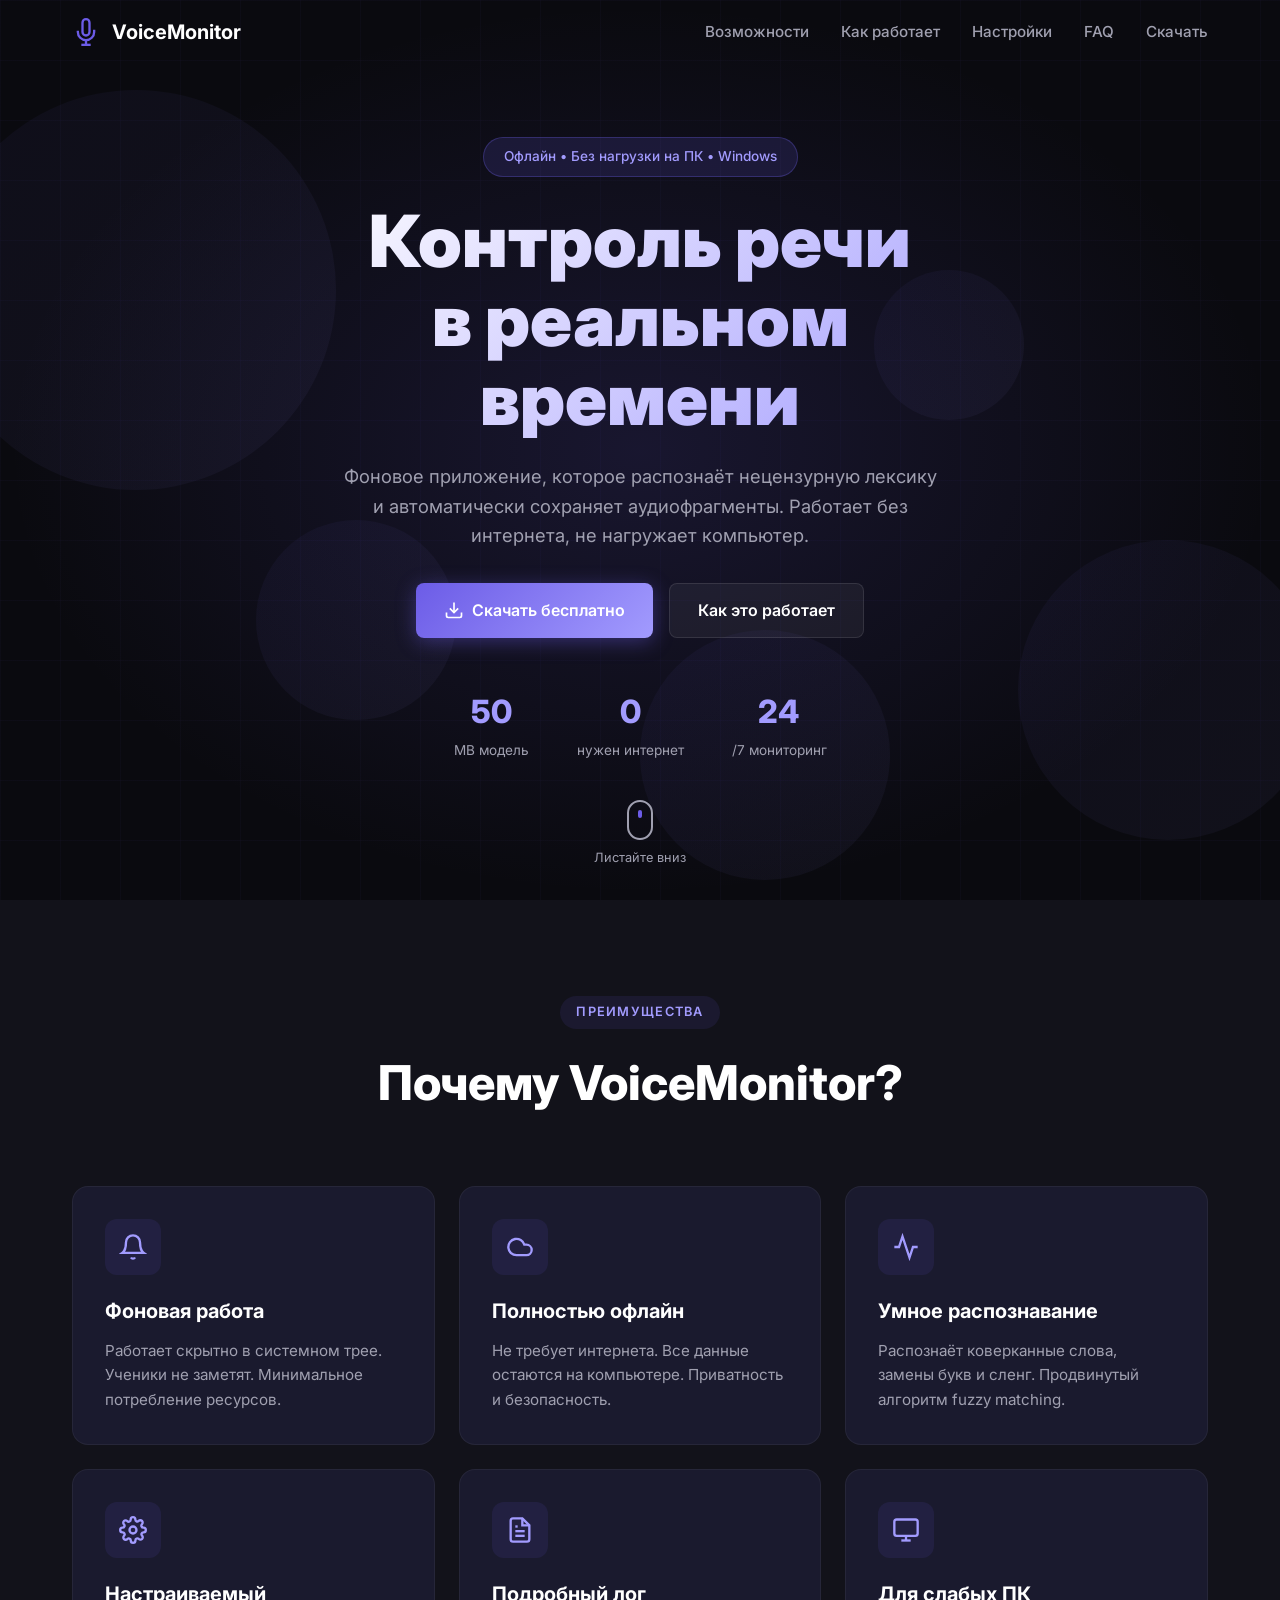
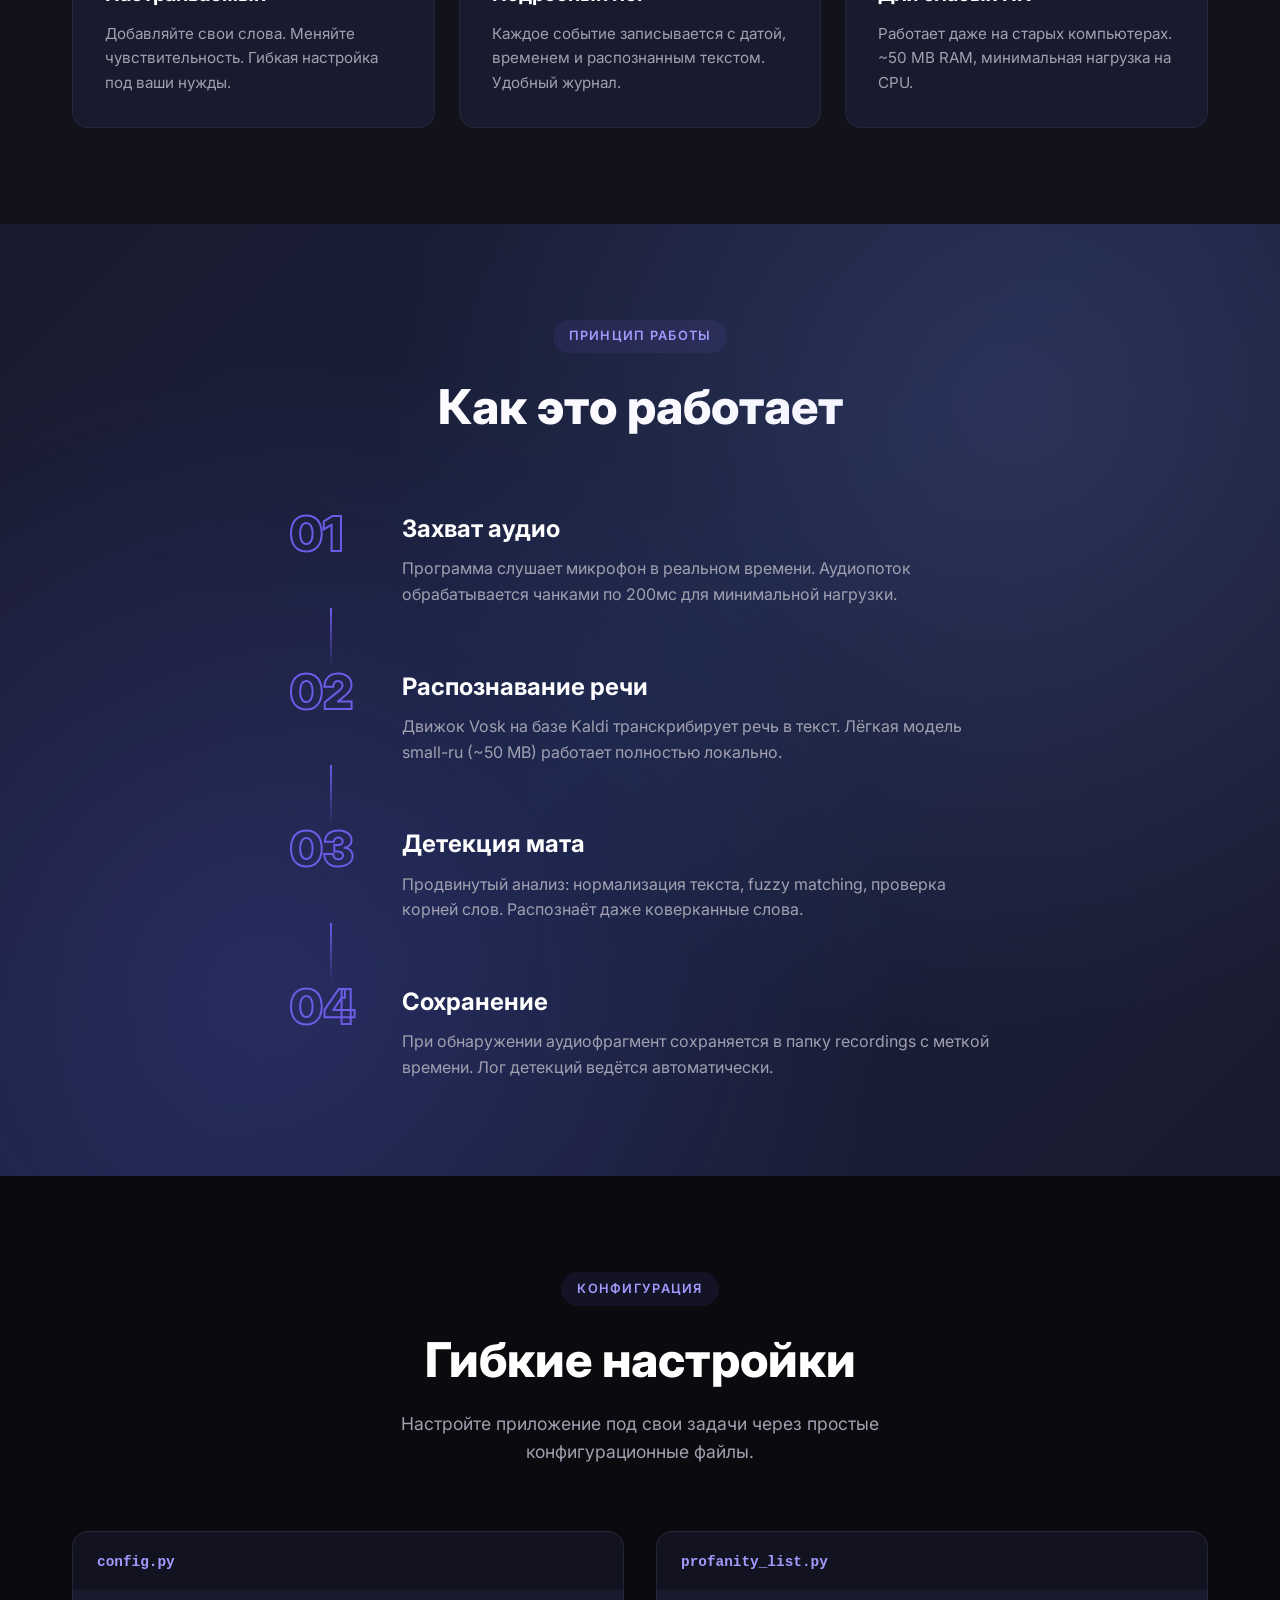
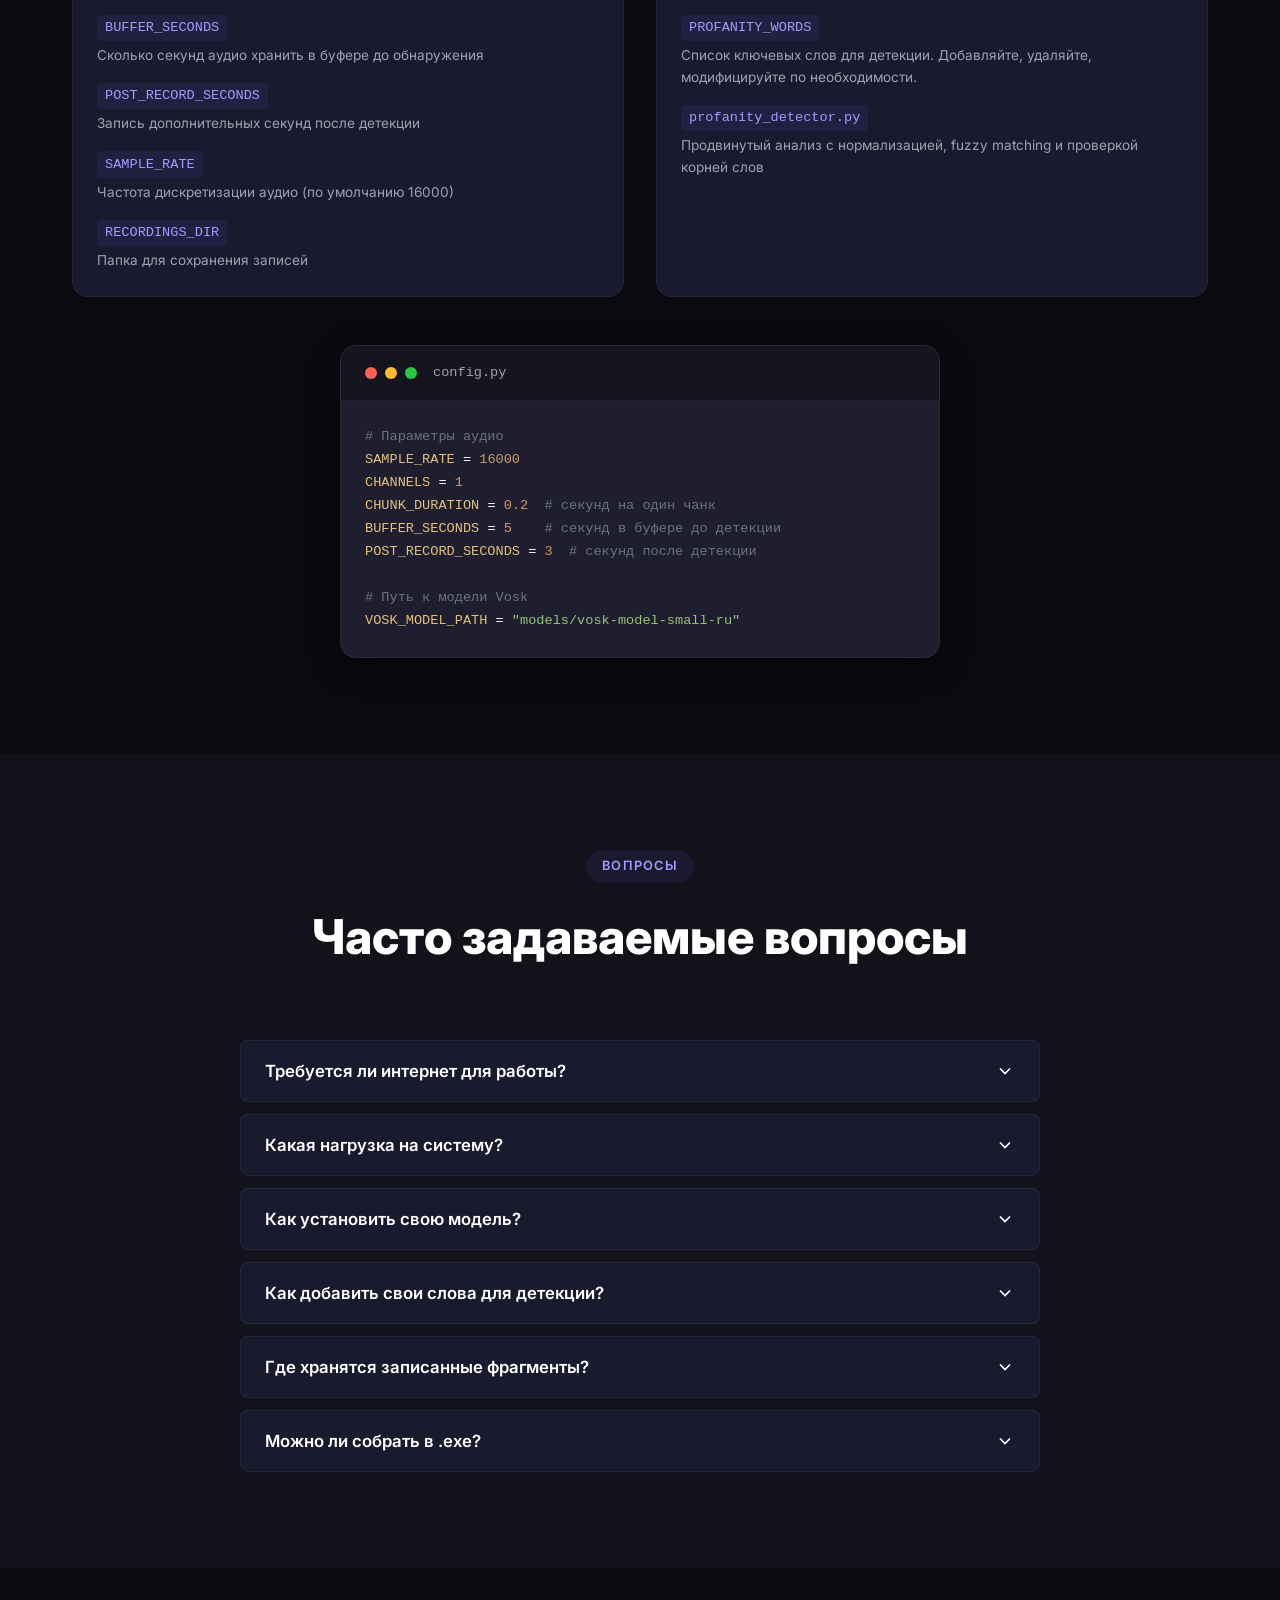
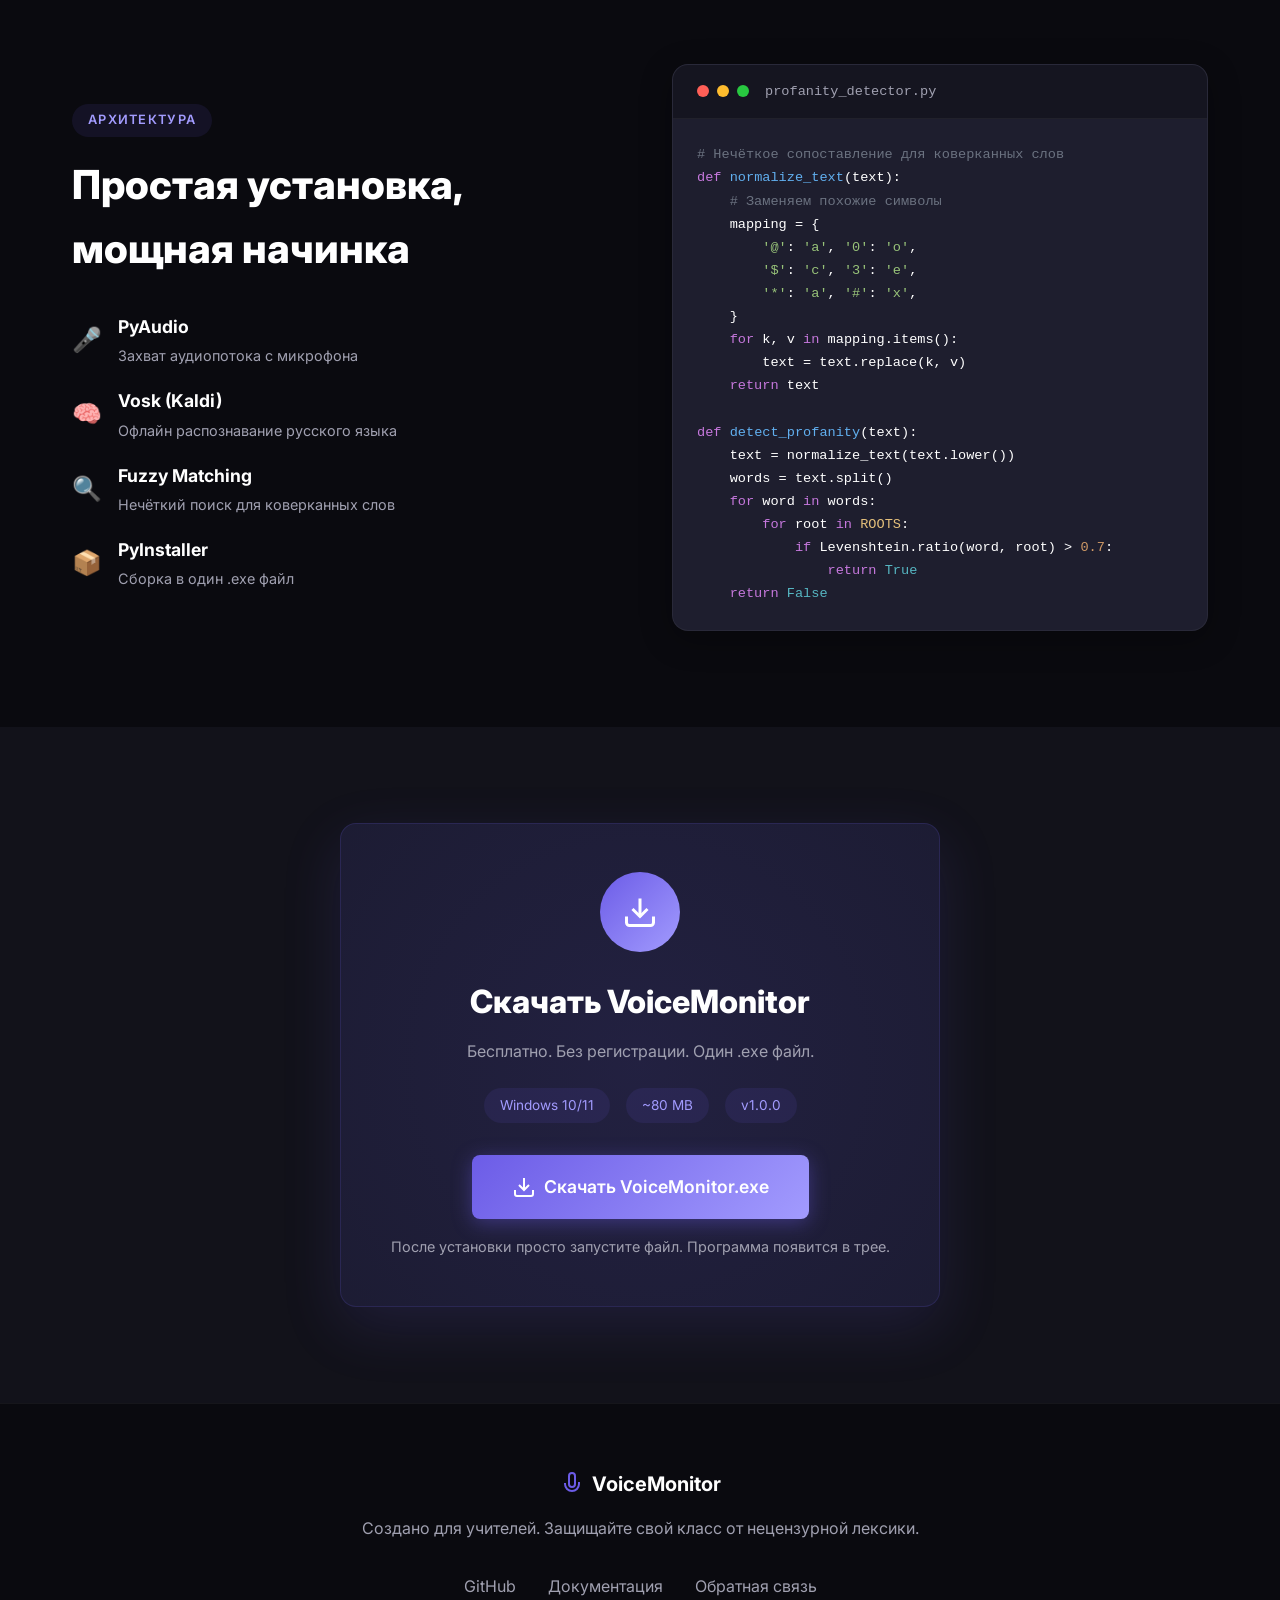
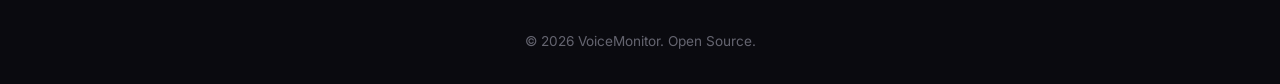
==== docs/index.html @ 77a1f81f "feat: initial commit with voice monitoring app and landing page" ====
<!DOCTYPE html>
<html lang="ru">
<head>
    <meta charset="UTF-8">
    <meta name="viewport" content="width=device-width, initial-scale=1.0">
    <title>Voice Monitor — Контроль речи в классе</title>
    <link rel="stylesheet" href="css/style.css">
    <link rel="preconnect" href="https://fonts.googleapis.com">
    <link href="https://fonts.googleapis.com/css2?family=Inter:wght@300;400;500;600;700;800;900&display=swap" rel="stylesheet">
</head>
<body>

    <nav class="navbar" id="navbar">
        <div class="nav-container">
            <div class="logo">
                <svg viewBox="0 0 24 24" fill="none" stroke="currentColor" stroke-width="2">
                    <path d="M12 1a3 3 0 0 0-3 3v8a3 3 0 0 0 6 0V4a3 3 0 0 0-3-3z"/>
                    <path d="M19 10v2a7 7 0 0 1-14 0v-1"/>
                    <line x1="12" y1="19" x2="12" y2="23"/>
                    <line x1="8" y1="23" x2="16" y2="23"/>
                </svg>
                VoiceMonitor
            </div>
            <ul class="nav-links">
                <li><a href="#features">Возможности</a></li>
                <li><a href="#how-it-works">Как работает</a></li>
                <li><a href="#settings">Настройки</a></li>
                <li><a href="#faq">FAQ</a></li>
                <li><a href="#download">Скачать</a></li>
            </ul>
        </div>
    </nav>

    <section class="hero" id="hero">
        <div class="parallax-layer parallax-bg" data-speed="0.2"></div>
        <div class="parallax-layer parallax-circles" data-speed="0.4">
            <div class="floating-circle circle-1"></div>
            <div class="floating-circle circle-2"></div>
            <div class="floating-circle circle-3"></div>
            <div class="floating-circle circle-4"></div>
            <div class="floating-circle circle-5"></div>
        </div>
        <div class="parallax-layer parallax-grid" data-speed="0.15"></div>
        <div class="hero-content" data-speed="0.6">
            <span class="badge">Офлайн • Без нагрузки на ПК • Windows</span>
            <h1>Контроль речи<br>в реальном времени</h1>
            <p class="hero-desc">Фоновое приложение, которое распознаёт нецензурную лексику и автоматически сохраняет аудиофрагменты. Работает без интернета, не нагружает компьютер.</p>
            <div class="hero-buttons">
                <a href="#download" class="btn btn-primary">
                    <svg viewBox="0 0 24 24" fill="none" stroke="currentColor" stroke-width="2" width="20" height="20">
                        <path d="M21 15v4a2 2 0 0 1-2 2H5a2 2 0 0 1-2-2v-4"/>
                        <polyline points="7 10 12 15 17 10"/>
                        <line x1="12" y1="15" x2="12" y2="3"/>
                    </svg>
                    Скачать бесплатно
                </a>
                <a href="#how-it-works" class="btn btn-secondary">Как это работает</a>
            </div>
            <div class="hero-stats">
                <div class="stat">
                    <span class="stat-number" data-target="50">0</span>
                    <span class="stat-label">MB модель</span>
                </div>
                <div class="stat">
                    <span class="stat-number" data-target="0">0</span>
                    <span class="stat-label">нужен интернет</span>
                </div>
                <div class="stat">
                    <span class="stat-number" data-target="24">0</span>
                    <span class="stat-label">/7 мониторинг</span>
                </div>
            </div>
        </div>
        <div class="scroll-indicator">
            <div class="mouse">
                <div class="wheel"></div>
            </div>
            <span>Листайте вниз</span>
        </div>
    </section>

    <section class="section features" id="features">
        <div class="container">
            <div class="section-header">
                <span class="section-tag">Преимущества</span>
                <h2>Почему VoiceMonitor?</h2>
            </div>
            <div class="features-grid">
                <div class="feature-card" data-tilt>
                    <div class="feature-icon">
                        <svg viewBox="0 0 24 24" fill="none" stroke="currentColor" stroke-width="2">
                            <path d="M18 8A6 6 0 0 0 6 8c0 7-3 9-3 9h18s-3-2-3-9"/>
                            <path d="M13.73 21a2 2 0 0 1-3.46 0"/>
                        </svg>
                    </div>
                    <h3>Фоновая работа</h3>
                    <p>Работает скрытно в системном трее. Ученики не заметят. Минимальное потребление ресурсов.</p>
                </div>
                <div class="feature-card" data-tilt>
                    <div class="feature-icon">
                        <svg viewBox="0 0 24 24" fill="none" stroke="currentColor" stroke-width="2">
                            <path d="M17.5 19H9a7 7 0 1 1 6.71-9h1.79a4.5 4.5 0 1 1 0 9z"/>
                        </svg>
                    </div>
                    <h3>Полностью офлайн</h3>
                    <p>Не требует интернета. Все данные остаются на компьютере. Приватность и безопасность.</p>
                </div>
                <div class="feature-card" data-tilt>
                    <div class="feature-icon">
                        <svg viewBox="0 0 24 24" fill="none" stroke="currentColor" stroke-width="2">
                            <polyline points="22 12 18 12 15 21 9 3 6 12 2 12"/>
                        </svg>
                    </div>
                    <h3>Умное распознавание</h3>
                    <p>Распознаёт коверканные слова, замены букв и сленг. Продвинутый алгоритм fuzzy matching.</p>
                </div>
                <div class="feature-card" data-tilt>
                    <div class="feature-icon">
                        <svg viewBox="0 0 24 24" fill="none" stroke="currentColor" stroke-width="2">
                            <circle cx="12" cy="12" r="3"/>
                            <path d="M19.4 15a1.65 1.65 0 0 0 .33 1.82l.06.06a2 2 0 0 1 0 2.83 2 2 0 0 1-2.83 0l-.06-.06a1.65 1.65 0 0 0-1.82-.33 1.65 1.65 0 0 0-1 1.51V21a2 2 0 0 1-2 2 2 2 0 0 1-2-2v-.09A1.65 1.65 0 0 0 9 19.4a1.65 1.65 0 0 0-1.82.33l-.06.06a2 2 0 0 1-2.83 0 2 2 0 0 1 0-2.83l.06-.06A1.65 1.65 0 0 0 4.68 15a1.65 1.65 0 0 0-1.51-1H3a2 2 0 0 1-2-2 2 2 0 0 1 2-2h.09A1.65 1.65 0 0 0 4.6 9a1.65 1.65 0 0 0-.33-1.82l-.06-.06a2 2 0 0 1 0-2.83 2 2 0 0 1 2.83 0l.06.06A1.65 1.65 0 0 0 9 4.68a1.65 1.65 0 0 0 1-1.51V3a2 2 0 0 1 2-2 2 2 0 0 1 2 2v.09a1.65 1.65 0 0 0 1 1.51 1.65 1.65 0 0 0 1.82-.33l.06-.06a2 2 0 0 1 2.83 0 2 2 0 0 1 0 2.83l-.06.06a1.65 1.65 0 0 0-.33 1.82V9a1.65 1.65 0 0 0 1.51 1H21a2 2 0 0 1 2 2 2 2 0 0 1-2 2h-.09a1.65 1.65 0 0 0-1.51 1z"/>
                        </svg>
                    </div>
                    <h3>Настраиваемый</h3>
                    <p>Добавляйте свои слова. Меняйте чувствительность. Гибкая настройка под ваши нужды.</p>
                </div>
                <div class="feature-card" data-tilt>
                    <div class="feature-icon">
                        <svg viewBox="0 0 24 24" fill="none" stroke="currentColor" stroke-width="2">
                            <path d="M14 2H6a2 2 0 0 0-2 2v16a2 2 0 0 0 2 2h12a2 2 0 0 0 2-2V8z"/>
                            <polyline points="14 2 14 8 20 8"/>
                            <line x1="16" y1="13" x2="8" y2="13"/>
                            <line x1="16" y1="17" x2="8" y2="17"/>
                            <polyline points="10 9 9 9 8 9"/>
                        </svg>
                    </div>
                    <h3>Подробный лог</h3>
                    <p>Каждое событие записывается с датой, временем и распознанным текстом. Удобный журнал.</p>
                </div>
                <div class="feature-card" data-tilt>
                    <div class="feature-icon">
                        <svg viewBox="0 0 24 24" fill="none" stroke="currentColor" stroke-width="2">
                            <rect x="2" y="3" width="20" height="14" rx="2" ry="2"/>
                            <line x1="8" y1="21" x2="16" y2="21"/>
                            <line x1="12" y1="17" x2="12" y2="21"/>
                        </svg>
                    </div>
                    <h3>Для слабых ПК</h3>
                    <p>Работает даже на старых компьютерах. ~50 MB RAM, минимальная нагрузка на CPU.</p>
                </div>
            </div>
        </div>
    </section>

    <section class="section parallax-section how-it-works" id="how-it-works">
        <div class="parallax-overlay"></div>
        <div class="container">
            <div class="section-header">
                <span class="section-tag">Принцип работы</span>
                <h2>Как это работает</h2>
            </div>
            <div class="steps">
                <div class="step">
                    <div class="step-number">01</div>
                    <div class="step-content">
                        <h3>Захват аудио</h3>
                        <p>Программа слушает микрофон в реальном времени. Аудиопоток обрабатывается чанками по 200мс для минимальной нагрузки.</p>
                    </div>
                </div>
                <div class="step-connector"></div>
                <div class="step">
                    <div class="step-number">02</div>
                    <div class="step-content">
                        <h3>Распознавание речи</h3>
                        <p>Движок Vosk на базе Kaldi транскрибирует речь в текст. Лёгкая модель small-ru (~50 MB) работает полностью локально.</p>
                    </div>
                </div>
                <div class="step-connector"></div>
                <div class="step">
                    <div class="step-number">03</div>
                    <div class="step-content">
                        <h3>Детекция мата</h3>
                        <p>Продвинутый анализ: нормализация текста, fuzzy matching, проверка корней слов. Распознаёт даже коверканные слова.</p>
                    </div>
                </div>
                <div class="step-connector"></div>
                <div class="step">
                    <div class="step-number">04</div>
                    <div class="step-content">
                        <h3>Сохранение</h3>
                        <p>При обнаружении аудиофрагмент сохраняется в папку recordings с меткой времени. Лог детекций ведётся автоматически.</p>
                    </div>
                </div>
            </div>
        </div>
    </section>

    <section class="section settings" id="settings">
        <div class="container">
            <div class="section-header">
                <span class="section-tag">Конфигурация</span>
                <h2>Гибкие настройки</h2>
                <p class="section-subtitle">Настройте приложение под свои задачи через простые конфигурационные файлы.</p>
            </div>
            <div class="settings-grid">
                <div class="setting-card">
                    <div class="setting-header">
                        <span class="setting-file">config.py</span>
                    </div>
                    <div class="setting-items">
                        <div class="setting-item">
                            <code>BUFFER_SECONDS</code>
                            <span>Сколько секунд аудио хранить в буфере до обнаружения</span>
                        </div>
                        <div class="setting-item">
                            <code>POST_RECORD_SECONDS</code>
                            <span>Запись дополнительных секунд после детекции</span>
                        </div>
                        <div class="setting-item">
                            <code>SAMPLE_RATE</code>
                            <span>Частота дискретизации аудио (по умолчанию 16000)</span>
                        </div>
                        <div class="setting-item">
                            <code>RECORDINGS_DIR</code>
                            <span>Папка для сохранения записей</span>
                        </div>
                    </div>
                </div>
                <div class="setting-card">
                    <div class="setting-header">
                        <span class="setting-file">profanity_list.py</span>
                    </div>
                    <div class="setting-items">
                        <div class="setting-item">
                            <code>PROFANITY_WORDS</code>
                            <span>Список ключевых слов для детекции. Добавляйте, удаляйте, модифицируйте по необходимости.</span>
                        </div>
                        <div class="setting-item">
                            <code>profanity_detector.py</code>
                            <span>Продвинутый анализ с нормализацией, fuzzy matching и проверкой корней слов</span>
                        </div>
                    </div>
                </div>
            </div>
            <div class="settings-code">
                <div class="code-window">
                    <div class="code-header">
                        <div class="code-dots">
                            <span class="dot dot-red"></span>
                            <span class="dot dot-yellow"></span>
                            <span class="dot dot-green"></span>
                        </div>
                        <span class="code-filename">config.py</span>
                    </div>
                    <div class="code-body">
                        <pre><code><span class="code-comment"># Параметры аудио</span>
<span class="code-var">SAMPLE_RATE</span> = <span class="code-num">16000</span>
<span class="code-var">CHANNELS</span> = <span class="code-num">1</span>
<span class="code-var">CHUNK_DURATION</span> = <span class="code-num">0.2</span>  <span class="code-comment"># секунд на один чанк</span>
<span class="code-var">BUFFER_SECONDS</span> = <span class="code-num">5</span>    <span class="code-comment"># секунд в буфере до детекции</span>
<span class="code-var">POST_RECORD_SECONDS</span> = <span class="code-num">3</span>  <span class="code-comment"># секунд после детекции</span>

<span class="code-comment"># Путь к модели Vosk</span>
<span class="code-var">VOSK_MODEL_PATH</span> = <span class="code-string">"models/vosk-model-small-ru"</span></code></pre>
                    </div>
                </div>
            </div>
        </div>
    </section>

    <section class="section faq" id="faq">
        <div class="container">
            <div class="section-header">
                <span class="section-tag">Вопросы</span>
                <h2>Часто задаваемые вопросы</h2>
            </div>
            <div class="faq-list">
                <div class="faq-item">
                    <button class="faq-question">
                        <span>Требуется ли интернет для работы?</span>
                        <svg class="faq-arrow" viewBox="0 0 24 24" fill="none" stroke="currentColor" stroke-width="2">
                            <polyline points="6 9 12 15 18 9"/>
                        </svg>
                    </button>
                    <div class="faq-answer">
                        <p>Нет. VoiceMonitor работает полностью офлайн. Модель распознавания речи загружается локально, а вся обработка происходит на вашем компьютере.</p>
                    </div>
                </div>
                <div class="faq-item">
                    <button class="faq-question">
                        <span>Какая нагрузка на систему?</span>
                        <svg class="faq-arrow" viewBox="0 0 24 24" fill="none" stroke="currentColor" stroke-width="2">
                            <polyline points="6 9 12 15 18 9"/>
                        </svg>
                    </button>
                    <div class="faq-answer">
                        <p>Приложение потребляет около 50 MB RAM и минимально нагружает CPU. Модель small-ru весит всего ~50 MB и оптимизирована для работы на слабых ПК.</p>
                    </div>
                </div>
                <div class="faq-item">
                    <button class="faq-question">
                        <span>Как установить свою модель?</span>
                        <svg class="faq-arrow" viewBox="0 0 24 24" fill="none" stroke="currentColor" stroke-width="2">
                            <polyline points="6 9 12 15 18 9"/>
                        </svg>
                    </button>
                    <div class="faq-answer">
                        <p>Скачайте модель с <a href="https://alphacephei.com/vosk/models/" target="_blank">официального сайта Vosk</a>. Распакуйте архив в папку <code>models/</code>. По умолчанию используется <code>vosk-model-small-ru</code>.</p>
                    </div>
                </div>
                <div class="faq-item">
                    <button class="faq-question">
                        <span>Как добавить свои слова для детекции?</span>
                        <svg class="faq-arrow" viewBox="0 0 24 24" fill="none" stroke="currentColor" stroke-width="2">
                            <polyline points="6 9 12 15 18 9"/>
                        </svg>
                    </button>
                    <div class="faq-answer">
                        <p>Откройте файл <code>profanity_list.py</code> и добавьте нужные слова в список <code>PROFANITY_WORDS</code>. Для продвинутой детекции с нечётким поиском редактируйте <code>profanity_detector.py</code>.</p>
                    </div>
                </div>
                <div class="faq-item">
                    <button class="faq-question">
                        <span>Где хранятся записанные фрагменты?</span>
                        <svg class="faq-arrow" viewBox="0 0 24 24" fill="none" stroke="currentColor" stroke-width="2">
                            <polyline points="6 9 12 15 18 9"/>
                        </svg>
                    </button>
                    <div class="faq-answer">
                        <p>Все записи сохраняются в папку <code>recordings/</code> в формате WAV. Каждый файл содержит аудиофрагмент с меткой времени. Также ведётся лог детекций в формате <code>detections_YYYY-MM.log</code>.</p>
                    </div>
                </div>
                <div class="faq-item">
                    <button class="faq-question">
                        <span>Можно ли собрать в .exe?</span>
                        <svg class="faq-arrow" viewBox="0 0 24 24" fill="none" stroke="currentColor" stroke-width="2">
                            <polyline points="6 9 12 15 18 9"/>
                        </svg>
                    </button>
                    <div class="faq-answer">
                        <p>Да. Запустите <code>build.bat</code> и получите готовый <code>VoiceMonitor.exe</code> в папке <code>dist/</code>. Требуется установленный Python с зависимостями.</p>
                    </div>
                </div>
            </div>
        </div>
    </section>

    <section class="section code-preview" id="code-preview">
        <div class="container">
            <div class="code-preview-grid">
                <div class="code-text">
                    <span class="section-tag">Архитектура</span>
                    <h2>Простая установка,<br>мощная начинка</h2>
                    <ul class="tech-list">
                        <li>
                            <span class="tech-icon">🎤</span>
                            <div>
                                <strong>PyAudio</strong>
                                <p>Захват аудиопотока с микрофона</p>
                            </div>
                        </li>
                        <li>
                            <span class="tech-icon">🧠</span>
                            <div>
                                <strong>Vosk (Kaldi)</strong>
                                <p>Офлайн распознавание русского языка</p>
                            </div>
                        </li>
                        <li>
                            <span class="tech-icon">🔍</span>
                            <div>
                                <strong>Fuzzy Matching</strong>
                                <p>Нечёткий поиск для коверканных слов</p>
                            </div>
                        </li>
                        <li>
                            <span class="tech-icon">📦</span>
                            <div>
                                <strong>PyInstaller</strong>
                                <p>Сборка в один .exe файл</p>
                            </div>
                        </li>
                    </ul>
                </div>
                <div class="code-window">
                    <div class="code-header">
                        <div class="code-dots">
                            <span class="dot dot-red"></span>
                            <span class="dot dot-yellow"></span>
                            <span class="dot dot-green"></span>
                        </div>
                        <span class="code-filename">profanity_detector.py</span>
                    </div>
                    <div class="code-body">
                        <pre><code><span class="code-comment"># Нечёткое сопоставление для коверканных слов</span>
<span class="code-keyword">def</span> <span class="code-func">normalize_text</span>(text):
    <span class="code-comment"># Заменяем похожие символы</span>
    mapping = {
        <span class="code-string">'@'</span>: <span class="code-string">'а'</span>, <span class="code-string">'0'</span>: <span class="code-string">'о'</span>,
        <span class="code-string">'$'</span>: <span class="code-string">'с'</span>, <span class="code-string">'3'</span>: <span class="code-string">'е'</span>,
        <span class="code-string">'*'</span>: <span class="code-string">'а'</span>, <span class="code-string">'#'</span>: <span class="code-string">'х'</span>,
    }
    <span class="code-keyword">for</span> k, v <span class="code-keyword">in</span> mapping.items():
        text = text.replace(k, v)
    <span class="code-keyword">return</span> text

<span class="code-keyword">def</span> <span class="code-func">detect_profanity</span>(text):
    text = normalize_text(text.lower())
    words = text.split()
    <span class="code-keyword">for</span> word <span class="code-keyword">in</span> words:
        <span class="code-keyword">for</span> root <span class="code-keyword">in</span> <span class="code-var">ROOTS</span>:
            <span class="code-keyword">if</span> Levenshtein.ratio(word, root) > <span class="code-num">0.7</span>:
                <span class="code-keyword">return</span> <span class="code-bool">True</span>
    <span class="code-keyword">return</span> <span class="code-bool">False</span></code></pre>
                    </div>
                </div>
            </div>
        </div>
    </section>

    <section class="section download" id="download">
        <div class="container">
            <div class="download-card">
                <div class="download-icon">
                    <svg viewBox="0 0 24 24" fill="none" stroke="currentColor" stroke-width="2">
                        <path d="M21 15v4a2 2 0 0 1-2 2H5a2 2 0 0 1-2-2v-4"/>
                        <polyline points="7 10 12 15 17 10"/>
                        <line x1="12" y1="15" x2="12" y2="3"/>
                    </svg>
                </div>
                <h2>Скачать VoiceMonitor</h2>
                <p>Бесплатно. Без регистрации. Один .exe файл.</p>
                <div class="download-info">
                    <span class="info-item">Windows 10/11</span>
                    <span class="info-item">~80 MB</span>
                    <span class="info-item">v1.0.0</span>
                </div>
                <a href="#" class="btn btn-primary btn-large" id="download-btn">
                    <svg viewBox="0 0 24 24" fill="none" stroke="currentColor" stroke-width="2" width="24" height="24">
                        <path d="M21 15v4a2 2 0 0 1-2 2H5a2 2 0 0 1-2-2v-4"/>
                        <polyline points="7 10 12 15 17 10"/>
                        <line x1="12" y1="15" x2="12" y2="3"/>
                    </svg>
                    Скачать VoiceMonitor.exe
                </a>
                <div class="download-note">
                    <p>После установки просто запустите файл. Программа появится в трее.</p>
                </div>
            </div>
        </div>
    </section>

    <footer class="footer">
        <div class="container">
            <div class="footer-content">
                <div class="footer-logo">
                    <svg viewBox="0 0 24 24" fill="none" stroke="currentColor" stroke-width="2" width="24" height="24">
                        <path d="M12 1a3 3 0 0 0-3 3v8a3 3 0 0 0 6 0V4a3 3 0 0 0-3-3z"/>
                        <path d="M19 10v2a7 7 0 0 1-14 0v-1"/>
                    </svg>
                    VoiceMonitor
                </div>
                <p class="footer-text">Создано для учителей. Защищайте свой класс от нецензурной лексики.</p>
                <div class="footer-links">
                    <a href="https://github.com" target="_blank">GitHub</a>
                    <a href="#" target="_blank">Документация</a>
                    <a href="#" target="_blank">Обратная связь</a>
                </div>
                <p class="footer-copy">© 2026 VoiceMonitor. Open Source.</p>
            </div>
        </div>
    </footer>

    <script src="js/main.js"></script>
</body>
</html>
---- docs/css/style.css ----
:root {
    --bg-primary: #0a0a0f;
    --bg-secondary: #12121a;
    --bg-card: #1a1a2e;
    --text-primary: #ffffff;
    --text-secondary: #a0a0b0;
    --accent: #6c5ce7;
    --accent-light: #a29bfe;
    --accent-dark: #5a4bd1;
    --gradient-1: linear-gradient(135deg, #6c5ce7 0%, #a29bfe 100%);
    --gradient-2: linear-gradient(135deg, #0a0a0f 0%, #1a1a2e 50%, #0a0a0f 100%);
    --shadow-lg: 0 20px 60px rgba(108, 92, 231, 0.15);
    --shadow-card: 0 8px 32px rgba(0, 0, 0, 0.3);
    --radius: 16px;
    --radius-sm: 8px;
}

*, *::before, *::after {
    margin: 0;
    padding: 0;
    box-sizing: border-box;
}

html {
    scroll-behavior: smooth;
    overflow-x: hidden;
}

body {
    font-family: 'Inter', -apple-system, BlinkMacSystemFont, sans-serif;
    background: var(--bg-primary);
    color: var(--text-primary);
    line-height: 1.6;
    overflow-x: hidden;
}

/* Navbar */
.navbar {
    position: fixed;
    top: 0;
    left: 0;
    right: 0;
    z-index: 1000;
    padding: 1rem 0;
    transition: all 0.3s ease;
    backdrop-filter: blur(0px);
}

.navbar.scrolled {
    background: rgba(10, 10, 15, 0.9);
    backdrop-filter: blur(20px);
    border-bottom: 1px solid rgba(108, 92, 231, 0.1);
}

.nav-container {
    max-width: 1200px;
    margin: 0 auto;
    padding: 0 2rem;
    display: flex;
    justify-content: space-between;
    align-items: center;
}

.logo {
    display: flex;
    align-items: center;
    gap: 0.75rem;
    font-size: 1.25rem;
    font-weight: 700;
    color: var(--text-primary);
}

.logo svg {
    width: 28px;
    height: 28px;
    color: var(--accent);
}

.nav-links {
    display: flex;
    list-style: none;
    gap: 2rem;
}

.nav-links a {
    color: var(--text-secondary);
    text-decoration: none;
    font-weight: 500;
    font-size: 0.95rem;
    transition: color 0.3s ease;
    position: relative;
}

.nav-links a:hover {
    color: var(--text-primary);
}

.nav-links a::after {
    content: '';
    position: absolute;
    bottom: -4px;
    left: 0;
    width: 0;
    height: 2px;
    background: var(--gradient-1);
    transition: width 0.3s ease;
}

.nav-links a:hover::after {
    width: 100%;
}

/* Hero Section */
.hero {
    min-height: 100vh;
    display: flex;
    align-items: center;
    justify-content: center;
    position: relative;
    overflow: hidden;
}

.parallax-bg {
    position: absolute;
    inset: 0;
    background: radial-gradient(ellipse at 50% 50%, rgba(108, 92, 231, 0.15) 0%, transparent 70%);
    z-index: 0;
}

.parallax-circles {
    position: absolute;
    inset: 0;
    z-index: 1;
}

.floating-circle {
    position: absolute;
    border-radius: 50%;
    background: var(--gradient-1);
    opacity: 0.05;
    animation: float 20s infinite ease-in-out;
}

.circle-1 { width: 400px; height: 400px; top: 10%; left: -5%; animation-delay: 0s; }
.circle-2 { width: 300px; height: 300px; top: 60%; right: -3%; animation-delay: -5s; }
.circle-3 { width: 200px; height: 200px; bottom: 20%; left: 20%; animation-delay: -10s; }
.circle-4 { width: 150px; height: 150px; top: 30%; right: 20%; animation-delay: -15s; }
.circle-5 { width: 250px; height: 250px; top: 70%; left: 50%; animation-delay: -8s; }

@keyframes float {
    0%, 100% { transform: translateY(0) scale(1); }
    50% { transform: translateY(-50px) scale(1.05); }
}

.parallax-grid {
    position: absolute;
    inset: 0;
    background-image: 
        linear-gradient(rgba(108, 92, 231, 0.03) 1px, transparent 1px),
        linear-gradient(90deg, rgba(108, 92, 231, 0.03) 1px, transparent 1px);
    background-size: 60px 60px;
    z-index: 1;
}

.hero-content {
    position: relative;
    z-index: 2;
    text-align: center;
    max-width: 800px;
    padding: 2rem;
}

.badge {
    display: inline-block;
    padding: 0.5rem 1.25rem;
    background: rgba(108, 92, 231, 0.15);
    border: 1px solid rgba(108, 92, 231, 0.3);
    border-radius: 50px;
    font-size: 0.85rem;
    font-weight: 500;
    color: var(--accent-light);
    margin-bottom: 1.5rem;
    animation: fadeInUp 0.8s ease;
}

.hero h1 {
    font-size: clamp(2.5rem, 6vw, 4.5rem);
    font-weight: 900;
    line-height: 1.1;
    margin-bottom: 1.5rem;
    background: linear-gradient(135deg, #ffffff 0%, #a29bfe 100%);
    -webkit-background-clip: text;
    -webkit-text-fill-color: transparent;
    background-clip: text;
    animation: fadeInUp 0.8s ease 0.1s both;
}

.hero-desc {
    font-size: 1.15rem;
    color: var(--text-secondary);
    max-width: 600px;
    margin: 0 auto 2rem;
    animation: fadeInUp 0.8s ease 0.2s both;
}

.hero-buttons {
    display: flex;
    gap: 1rem;
    justify-content: center;
    flex-wrap: wrap;
    margin-bottom: 3rem;
    animation: fadeInUp 0.8s ease 0.3s both;
}

.btn {
    display: inline-flex;
    align-items: center;
    gap: 0.5rem;
    padding: 0.875rem 1.75rem;
    border-radius: var(--radius-sm);
    font-weight: 600;
    font-size: 1rem;
    text-decoration: none;
    transition: all 0.3s ease;
    cursor: pointer;
    border: none;
}

.btn-primary {
    background: var(--gradient-1);
    color: white;
    box-shadow: 0 4px 20px rgba(108, 92, 231, 0.4);
}

.btn-primary:hover {
    transform: translateY(-2px);
    box-shadow: 0 8px 30px rgba(108, 92, 231, 0.5);
}

.btn-secondary {
    background: rgba(255, 255, 255, 0.05);
    color: var(--text-primary);
    border: 1px solid rgba(255, 255, 255, 0.1);
}

.btn-secondary:hover {
    background: rgba(255, 255, 255, 0.1);
    transform: translateY(-2px);
}

.hero-stats {
    display: flex;
    justify-content: center;
    gap: 3rem;
    animation: fadeInUp 0.8s ease 0.4s both;
}

.stat {
    text-align: center;
}

.stat-number {
    display: block;
    font-size: 2rem;
    font-weight: 800;
    color: var(--accent-light);
}

.stat-label {
    font-size: 0.85rem;
    color: var(--text-secondary);
}

.scroll-indicator {
    position: absolute;
    bottom: 2rem;
    left: 50%;
    transform: translateX(-50%);
    display: flex;
    flex-direction: column;
    align-items: center;
    gap: 0.5rem;
    color: var(--text-secondary);
    font-size: 0.8rem;
    animation: bounce 2s infinite;
}

.mouse {
    width: 26px;
    height: 40px;
    border: 2px solid var(--text-secondary);
    border-radius: 20px;
    position: relative;
}

.wheel {
    width: 4px;
    height: 8px;
    background: var(--accent);
    border-radius: 2px;
    position: absolute;
    top: 8px;
    left: 50%;
    transform: translateX(-50%);
    animation: scroll 2s infinite;
}

@keyframes scroll {
    0% { opacity: 1; transform: translateX(-50%) translateY(0); }
    100% { opacity: 0; transform: translateX(-50%) translateY(12px); }
}

@keyframes bounce {
    0%, 100% { transform: translateX(-50%) translateY(0); }
    50% { transform: translateX(-50%) translateY(10px); }
}

@keyframes fadeInUp {
    from { opacity: 0; transform: translateY(30px); }
    to { opacity: 1; transform: translateY(0); }
}

/* Sections */
.section {
    padding: 6rem 0;
    position: relative;
}

.container {
    max-width: 1200px;
    margin: 0 auto;
    padding: 0 2rem;
}

.section-header {
    text-align: center;
    margin-bottom: 4rem;
}

.section-tag {
    display: inline-block;
    padding: 0.4rem 1rem;
    background: rgba(108, 92, 231, 0.1);
    border-radius: 50px;
    font-size: 0.8rem;
    font-weight: 600;
    color: var(--accent-light);
    text-transform: uppercase;
    letter-spacing: 0.1em;
    margin-bottom: 1rem;
}

.section-header h2 {
    font-size: clamp(2rem, 4vw, 3rem);
    font-weight: 800;
}

/* Features */
.features {
    background: var(--bg-secondary);
}

.features-grid {
    display: grid;
    grid-template-columns: repeat(auto-fit, minmax(320px, 1fr));
    gap: 1.5rem;
}

.feature-card {
    background: var(--bg-card);
    border: 1px solid rgba(255, 255, 255, 0.05);
    border-radius: var(--radius);
    padding: 2rem;
    transition: all 0.4s ease;
    position: relative;
    overflow: hidden;
}

.feature-card::before {
    content: '';
    position: absolute;
    top: 0;
    left: 0;
    right: 0;
    height: 3px;
    background: var(--gradient-1);
    transform: scaleX(0);
    transition: transform 0.4s ease;
}

.feature-card:hover::before {
    transform: scaleX(1);
}

.feature-card:hover {
    transform: translateY(-8px);
    box-shadow: var(--shadow-lg);
    border-color: rgba(108, 92, 231, 0.2);
}

.feature-icon {
    width: 56px;
    height: 56px;
    background: rgba(108, 92, 231, 0.1);
    border-radius: 12px;
    display: flex;
    align-items: center;
    justify-content: center;
    margin-bottom: 1.25rem;
}

.feature-icon svg {
    width: 28px;
    height: 28px;
    color: var(--accent-light);
}

.feature-card h3 {
    font-size: 1.25rem;
    font-weight: 700;
    margin-bottom: 0.75rem;
}

.feature-card p {
    color: var(--text-secondary);
    font-size: 0.95rem;
}

/* How it works - Parallax */
.parallax-section {
    position: relative;
    overflow: hidden;
    background: linear-gradient(135deg, #1a1a2e 0%, #16213e 50%, #1a1a2e 100%);
}

.parallax-overlay {
    position: absolute;
    inset: 0;
    background: 
        radial-gradient(circle at 20% 80%, rgba(108, 92, 231, 0.2) 0%, transparent 50%),
        radial-gradient(circle at 80% 20%, rgba(162, 155, 254, 0.15) 0%, transparent 50%);
}

.steps {
    position: relative;
    z-index: 1;
    max-width: 700px;
    margin: 0 auto;
}

.step {
    display: flex;
    gap: 2rem;
    align-items: flex-start;
    opacity: 0;
    transform: translateX(-30px);
    transition: all 0.6s ease;
}

.step.visible {
    opacity: 1;
    transform: translateX(0);
}

.step-number {
    font-size: 3rem;
    font-weight: 900;
    color: transparent;
    -webkit-text-stroke: 2px var(--accent);
    line-height: 1;
    min-width: 80px;
}

.step-content h3 {
    font-size: 1.5rem;
    font-weight: 700;
    margin-bottom: 0.5rem;
}

.step-content p {
    color: var(--text-secondary);
    font-size: 1rem;
}

.step-connector {
    width: 2px;
    height: 60px;
    background: linear-gradient(to bottom, var(--accent), transparent);
    margin-left: 40px;
}

/* Code Preview */
.code-preview {
    background: var(--bg-primary);
}

.code-preview-grid {
    display: grid;
    grid-template-columns: 1fr 1fr;
    gap: 4rem;
    align-items: center;
}

.code-text .section-tag {
    margin-bottom: 1rem;
}

.code-text h2 {
    font-size: clamp(2rem, 3.5vw, 2.5rem);
    font-weight: 800;
    margin-bottom: 2rem;
}

.tech-list {
    list-style: none;
    display: flex;
    flex-direction: column;
    gap: 1.25rem;
}

.tech-list li {
    display: flex;
    align-items: center;
    gap: 1rem;
}

.tech-icon {
    font-size: 1.5rem;
}

.tech-list strong {
    display: block;
    font-size: 1.1rem;
    margin-bottom: 0.2rem;
}

.tech-list p {
    color: var(--text-secondary);
    font-size: 0.9rem;
}

.code-window {
    background: #1e1e2e;
    border-radius: var(--radius);
    overflow: hidden;
    box-shadow: var(--shadow-card);
    border: 1px solid rgba(255, 255, 255, 0.05);
}

.code-header {
    display: flex;
    align-items: center;
    gap: 1rem;
    padding: 1rem 1.5rem;
    background: rgba(0, 0, 0, 0.3);
    border-bottom: 1px solid rgba(255, 255, 255, 0.05);
}

.code-dots {
    display: flex;
    gap: 0.5rem;
}

.dot {
    width: 12px;
    height: 12px;
    border-radius: 50%;
}

.dot-red { background: #ff5f57; }
.dot-yellow { background: #febc2e; }
.dot-green { background: #28c840; }

.code-filename {
    color: var(--text-secondary);
    font-size: 0.85rem;
    font-family: monospace;
}

.code-body {
    padding: 1.5rem;
    overflow-x: auto;
}

.code-body pre {
    margin: 0;
    font-family: 'Fira Code', 'Consolas', monospace;
    font-size: 0.85rem;
    line-height: 1.7;
}

.code-comment { color: #6b7280; }
.code-keyword { color: #c678dd; }
.code-func { color: #61afef; }
.code-string { color: #98c379; }
.code-var { color: #e5c07b; }
.code-num { color: #d19a66; }
.code-bool { color: #56b6c2; }

/* Download */
.download {
    background: var(--bg-secondary);
}

.download-card {
    max-width: 600px;
    margin: 0 auto;
    text-align: center;
    background: var(--bg-card);
    border: 1px solid rgba(108, 92, 231, 0.2);
    border-radius: var(--radius);
    padding: 3rem;
    box-shadow: var(--shadow-lg);
    position: relative;
    overflow: hidden;
}

.download-card::before {
    content: '';
    position: absolute;
    top: -50%;
    left: -50%;
    width: 200%;
    height: 200%;
    background: radial-gradient(circle, rgba(108, 92, 231, 0.1) 0%, transparent 70%);
    animation: rotate 20s linear infinite;
}

@keyframes rotate {
    from { transform: rotate(0deg); }
    to { transform: rotate(360deg); }
}

.download-card > * {
    position: relative;
    z-index: 1;
}

.download-icon {
    width: 80px;
    height: 80px;
    background: var(--gradient-1);
    border-radius: 50%;
    display: flex;
    align-items: center;
    justify-content: center;
    margin: 0 auto 1.5rem;
}

.download-icon svg {
    width: 36px;
    height: 36px;
    color: white;
}

.download-card h2 {
    font-size: 2rem;
    font-weight: 800;
    margin-bottom: 0.75rem;
}

.download-card > p {
    color: var(--text-secondary);
    margin-bottom: 1.5rem;
}

.download-info {
    display: flex;
    justify-content: center;
    gap: 1rem;
    margin-bottom: 2rem;
    flex-wrap: wrap;
}

.info-item {
    padding: 0.4rem 1rem;
    background: rgba(108, 92, 231, 0.1);
    border-radius: 50px;
    font-size: 0.85rem;
    color: var(--accent-light);
}

.btn-large {
    padding: 1.125rem 2.5rem;
    font-size: 1.1rem;
    margin-bottom: 1rem;
}

.download-note p {
    color: var(--text-secondary);
    font-size: 0.9rem;
}

/* Footer */
.footer {
    background: var(--bg-primary);
    padding: 4rem 0 2rem;
    border-top: 1px solid rgba(255, 255, 255, 0.05);
}

.footer-content {
    text-align: center;
}

.footer-logo {
    display: flex;
    align-items: center;
    justify-content: center;
    gap: 0.5rem;
    font-size: 1.25rem;
    font-weight: 700;
    margin-bottom: 1rem;
}

.footer-logo svg {
    color: var(--accent);
}

.footer-text {
    color: var(--text-secondary);
    margin-bottom: 2rem;
}

.footer-links {
    display: flex;
    justify-content: center;
    gap: 2rem;
    margin-bottom: 2rem;
}

.footer-links a {
    color: var(--text-secondary);
    text-decoration: none;
    transition: color 0.3s ease;
}

.footer-links a:hover {
    color: var(--accent-light);
}

.footer-copy {
    color: var(--text-secondary);
    font-size: 0.85rem;
    opacity: 0.6;
}

/* Settings */
.settings {
    background: var(--bg-primary);
}

.section-subtitle {
    color: var(--text-secondary);
    font-size: 1.1rem;
    max-width: 600px;
    margin: 0.75rem auto 0;
}

.settings-grid {
    display: grid;
    grid-template-columns: repeat(auto-fit, minmax(300px, 1fr));
    gap: 2rem;
    margin-bottom: 3rem;
}

.setting-card {
    background: var(--bg-card);
    border: 1px solid rgba(255, 255, 255, 0.05);
    border-radius: var(--radius);
    overflow: hidden;
    transition: all 0.4s ease;
}

.setting-card:hover {
    border-color: rgba(108, 92, 231, 0.2);
    transform: translateY(-4px);
    box-shadow: var(--shadow-lg);
}

.setting-header {
    padding: 1rem 1.5rem;
    background: rgba(0, 0, 0, 0.3);
    border-bottom: 1px solid rgba(255, 255, 255, 0.05);
}

.setting-file {
    font-family: 'Fira Code', 'Consolas', monospace;
    font-size: 0.9rem;
    color: var(--accent-light);
    font-weight: 600;
}

.setting-items {
    padding: 1.5rem;
    display: flex;
    flex-direction: column;
    gap: 1rem;
}

.setting-item {
    display: flex;
    flex-direction: column;
    gap: 0.25rem;
}

.setting-item code {
    font-family: 'Fira Code', 'Consolas', monospace;
    font-size: 0.85rem;
    color: var(--accent-light);
    background: rgba(108, 92, 231, 0.1);
    padding: 0.15rem 0.5rem;
    border-radius: 4px;
    width: fit-content;
}

.setting-item span {
    color: var(--text-secondary);
    font-size: 0.85rem;
}

.settings-code {
    max-width: 600px;
    margin: 0 auto;
}

/* FAQ */
.faq {
    background: var(--bg-secondary);
}

.faq-list {
    max-width: 800px;
    margin: 0 auto;
    display: flex;
    flex-direction: column;
    gap: 0.75rem;
}

.faq-item {
    background: var(--bg-card);
    border: 1px solid rgba(255, 255, 255, 0.05);
    border-radius: var(--radius-sm);
    overflow: hidden;
    transition: all 0.3s ease;
}

.faq-item:hover {
    border-color: rgba(108, 92, 231, 0.15);
}

.faq-question {
    width: 100%;
    display: flex;
    justify-content: space-between;
    align-items: center;
    padding: 1.25rem 1.5rem;
    background: none;
    border: none;
    color: var(--text-primary);
    font-size: 1.05rem;
    font-weight: 600;
    text-align: left;
    cursor: pointer;
    font-family: inherit;
    transition: color 0.3s ease;
}

.faq-question:hover {
    color: var(--accent-light);
}

.faq-arrow {
    width: 20px;
    height: 20px;
    transition: transform 0.3s ease;
    flex-shrink: 0;
}

.faq-item.open .faq-arrow {
    transform: rotate(180deg);
}

.faq-answer {
    max-height: 0;
    overflow: hidden;
    transition: max-height 0.4s ease, padding 0.4s ease;
}

.faq-item.open .faq-answer {
    max-height: 300px;
}

.faq-answer p {
    padding: 0 1.5rem 1.25rem;
    color: var(--text-secondary);
    line-height: 1.7;
}

.faq-answer code {
    font-family: 'Fira Code', 'Consolas', monospace;
    font-size: 0.85rem;
    color: var(--accent-light);
    background: rgba(108, 92, 231, 0.1);
    padding: 0.15rem 0.4rem;
    border-radius: 4px;
}

.faq-answer a {
    color: var(--accent-light);
    text-decoration: none;
    transition: color 0.3s ease;
}

.faq-answer a:hover {
    color: var(--accent);
    text-decoration: underline;
}

/* Responsive */
@media (max-width: 768px) {
    .nav-links { display: none; }
    
    .hero-stats {
        flex-direction: column;
        gap: 1.5rem;
    }
    
    .features-grid {
        grid-template-columns: 1fr;
    }
    
    .code-preview-grid {
        grid-template-columns: 1fr;
        gap: 2rem;
    }
    
    .step {
        flex-direction: column;
        gap: 0.5rem;
    }
    
    .step-number {
        min-width: auto;
    }
    
    .step-connector {
        margin-left: 0;
        width: 60px;
        height: 2px;
        background: linear-gradient(to right, var(--accent), transparent);
    }
}

/* Scroll animations */
.reveal {
    opacity: 0;
    transform: translateY(40px);
    transition: all 0.8s ease;
}

.reveal.visible {
    opacity: 1;
    transform: translateY(0);
}
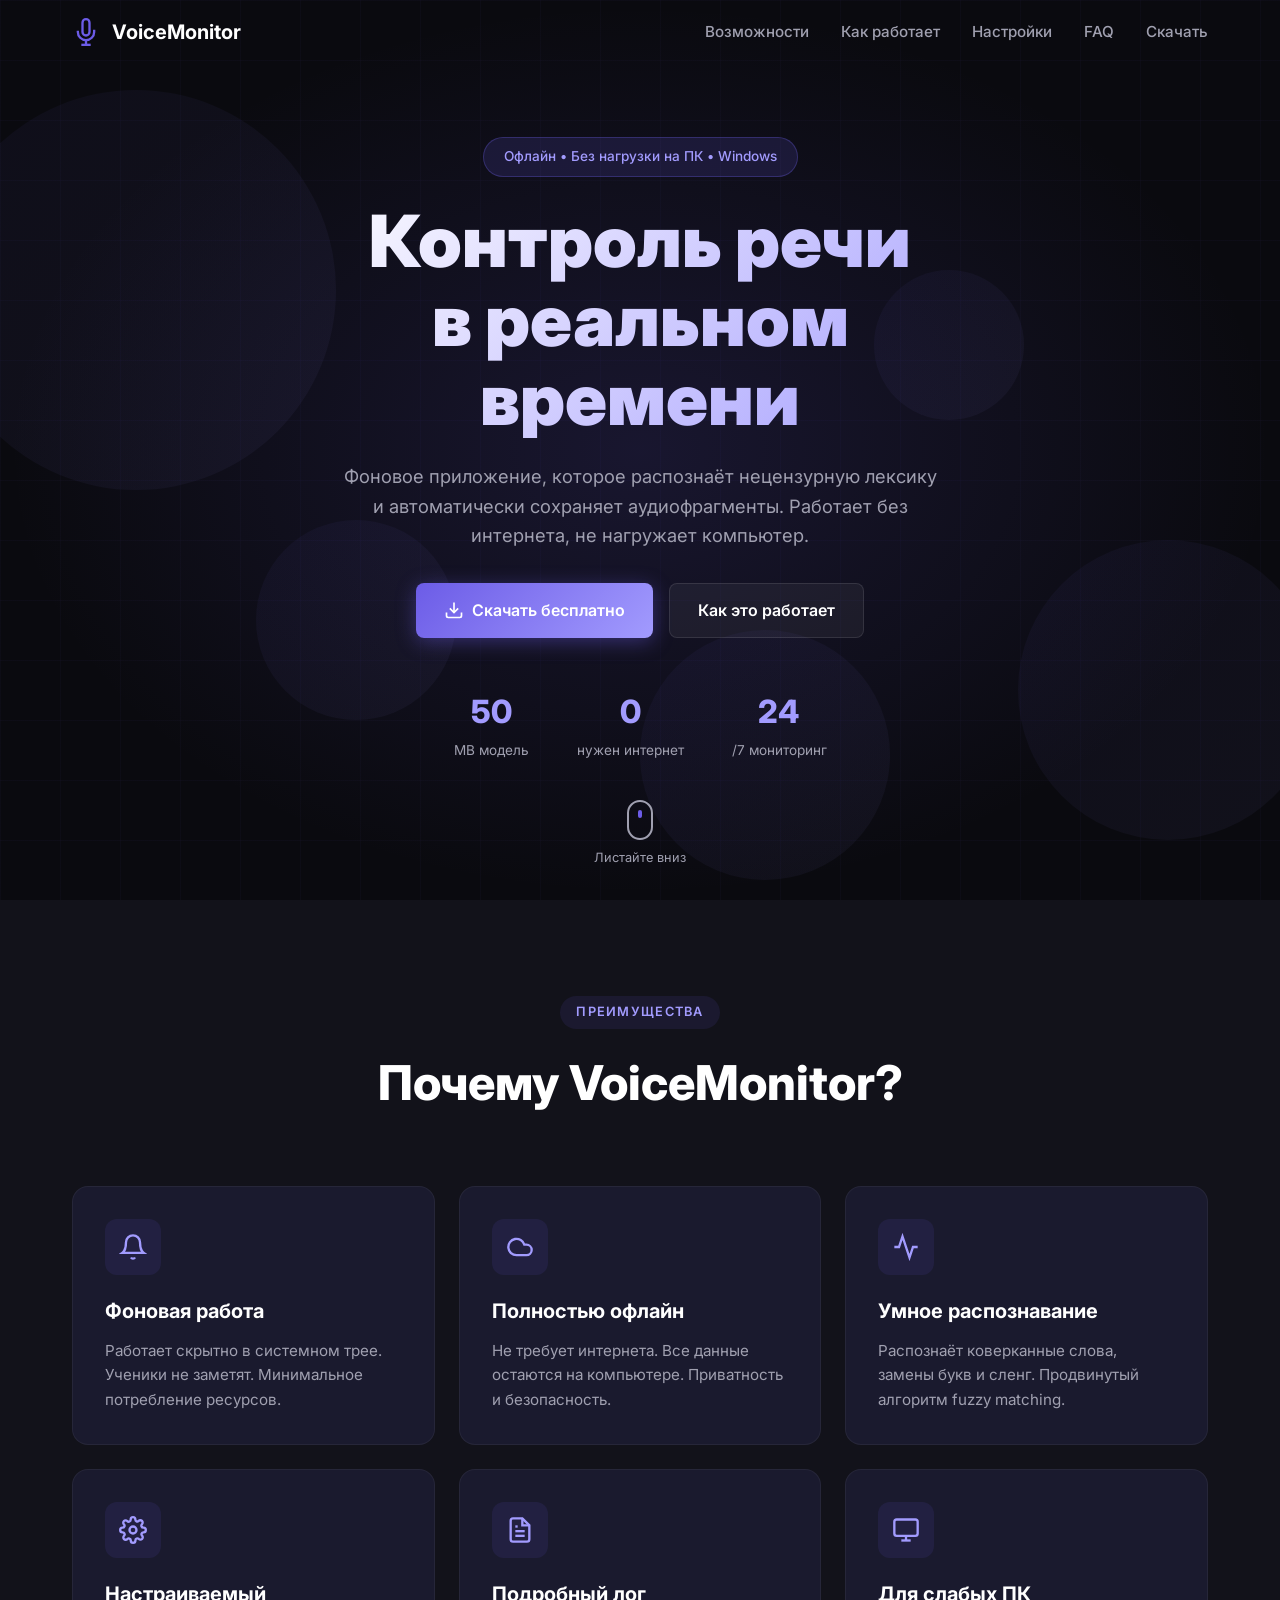
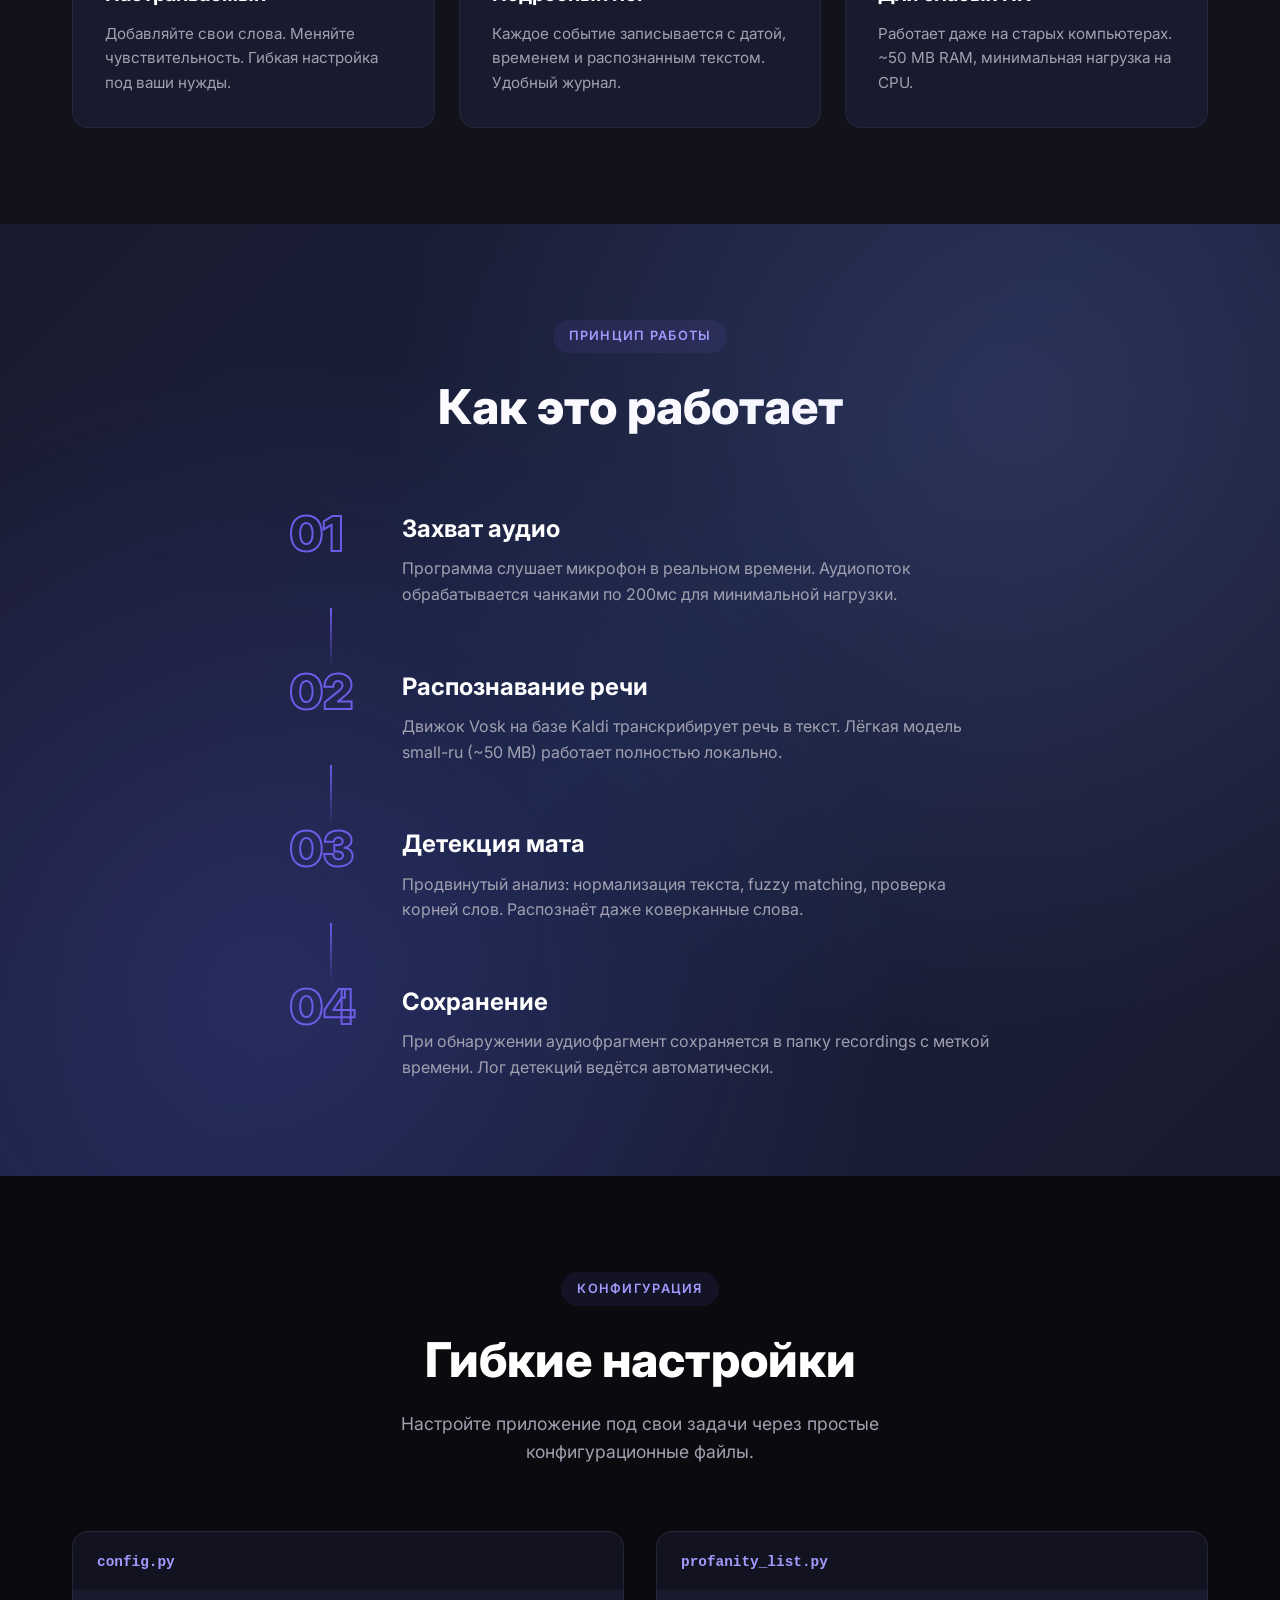
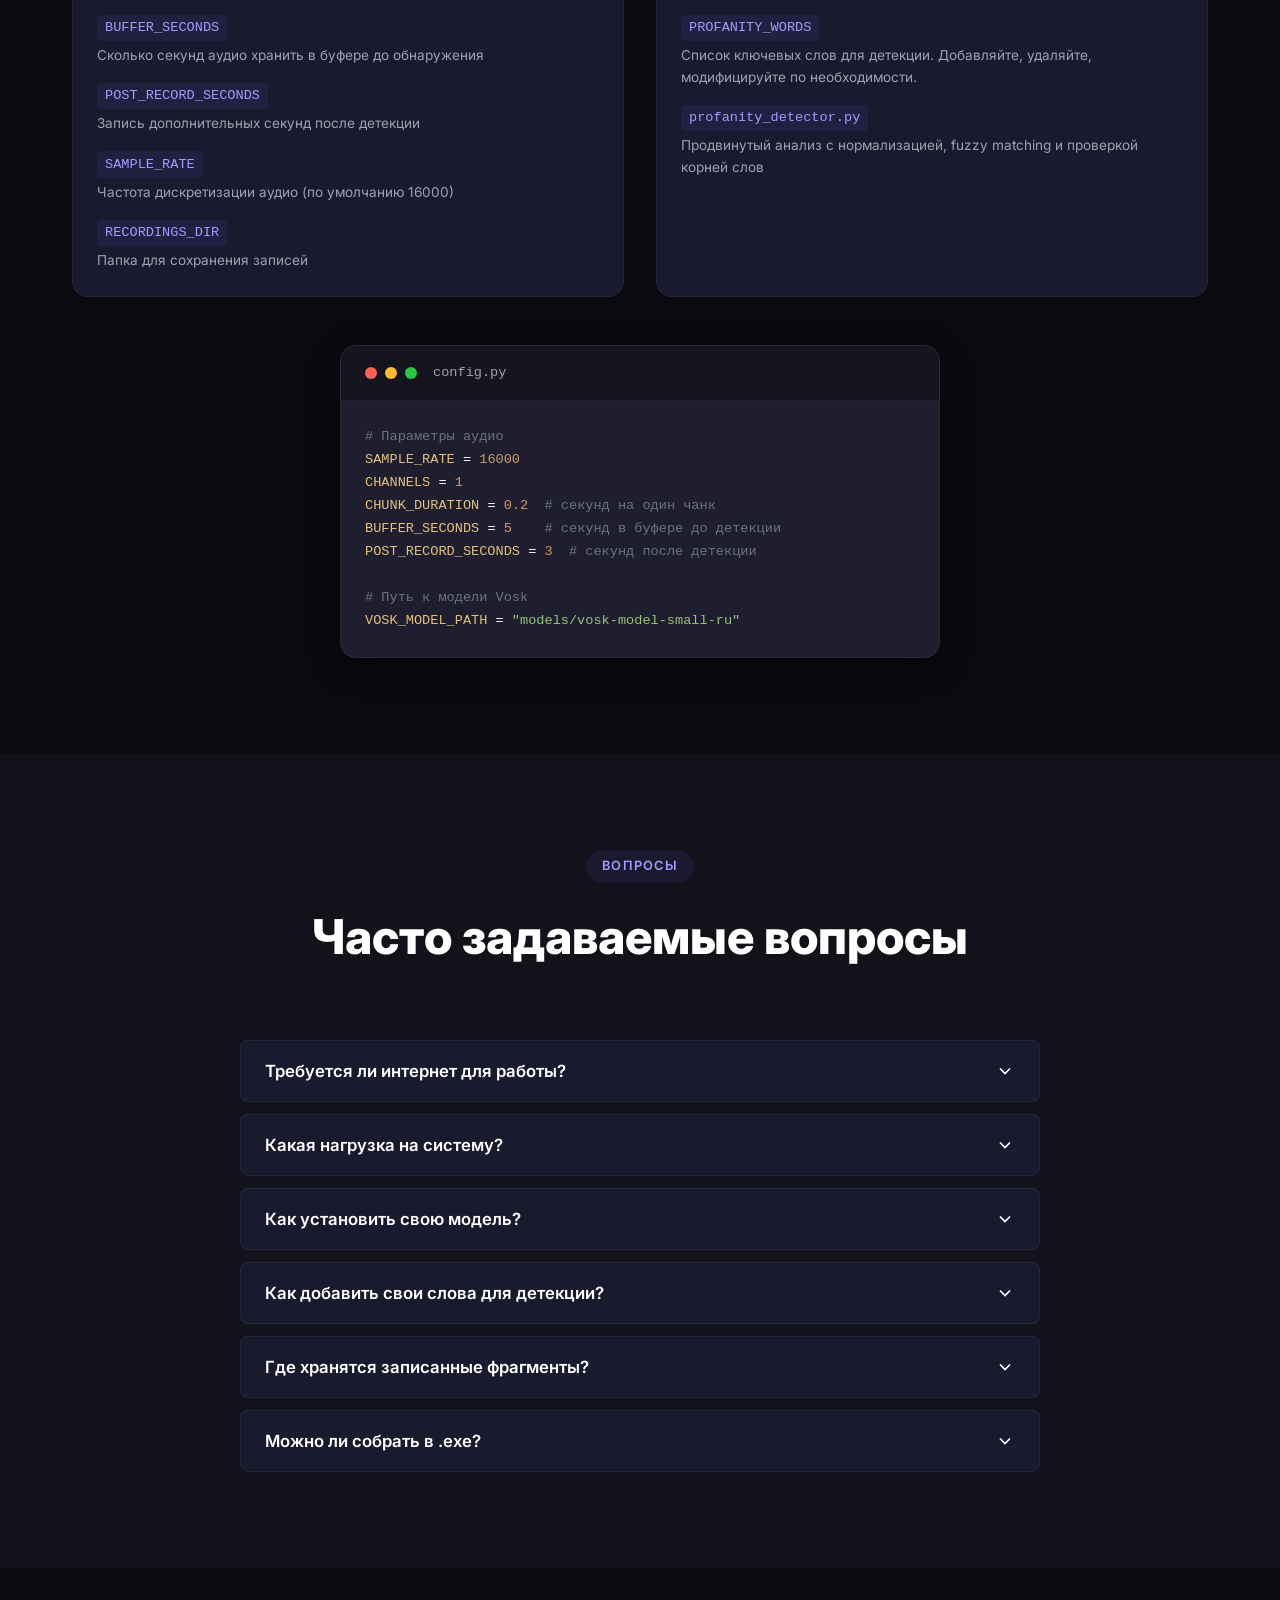
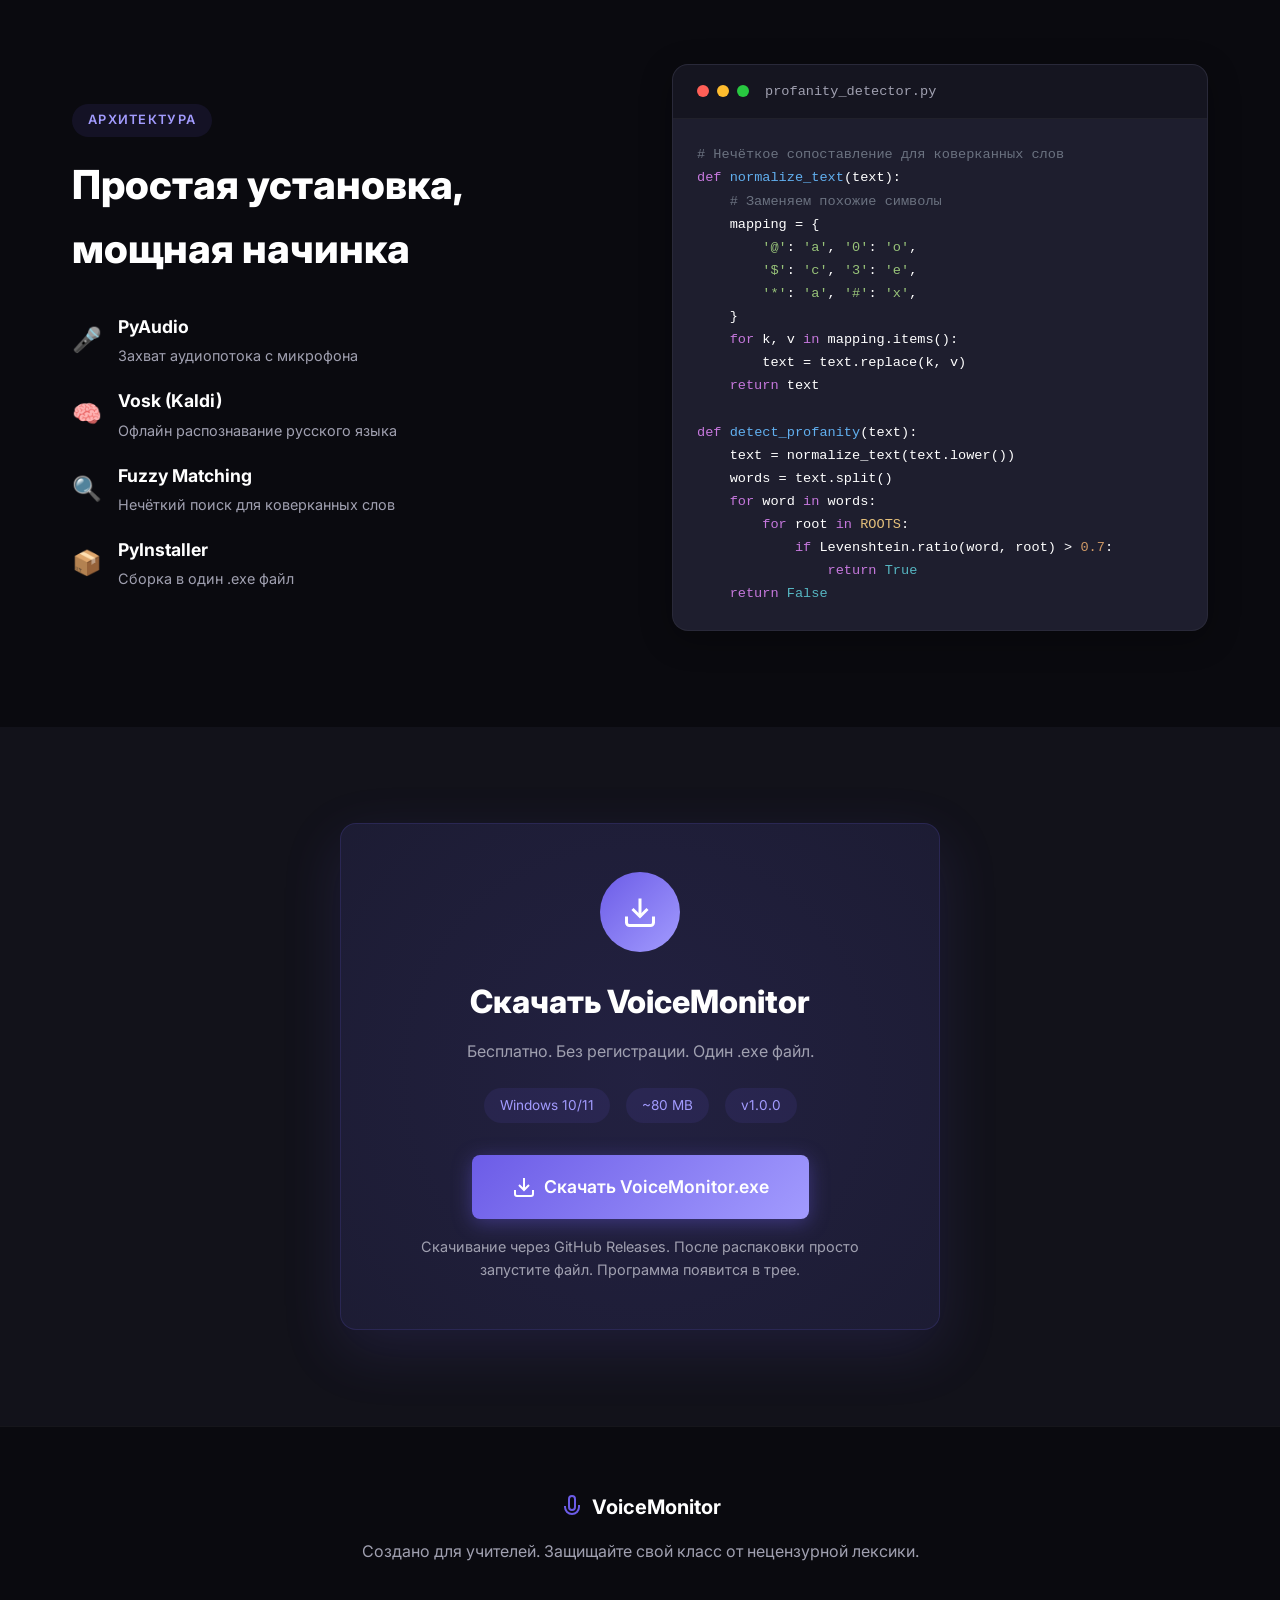
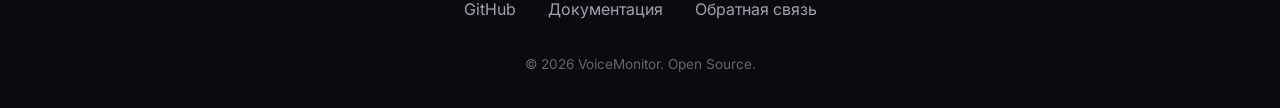
==== commit d1e33d86: "fix: download button now links to GitHub Releases, remove fake animation" ====
--- a/docs/index.html
+++ b/docs/index.html
@@ -435,7 +435,7 @@
                     <span class="info-item">~80 MB</span>
                     <span class="info-item">v1.0.0</span>
                 </div>
-                <a href="#" class="btn btn-primary btn-large" id="download-btn">
+                <a href="https://github.com/IlyaSigma111/voice-monitor/releases/latest" target="_blank" class="btn btn-primary btn-large" id="download-btn">
                     <svg viewBox="0 0 24 24" fill="none" stroke="currentColor" stroke-width="2" width="24" height="24">
                         <path d="M21 15v4a2 2 0 0 1-2 2H5a2 2 0 0 1-2-2v-4"/>
                         <polyline points="7 10 12 15 17 10"/>
@@ -444,7 +444,7 @@
                     Скачать VoiceMonitor.exe
                 </a>
                 <div class="download-note">
-                    <p>После установки просто запустите файл. Программа появится в трее.</p>
+                    <p>Скачивание через GitHub Releases. После распаковки просто запустите файл. Программа появится в трее.</p>
                 </div>
             </div>
         </div>
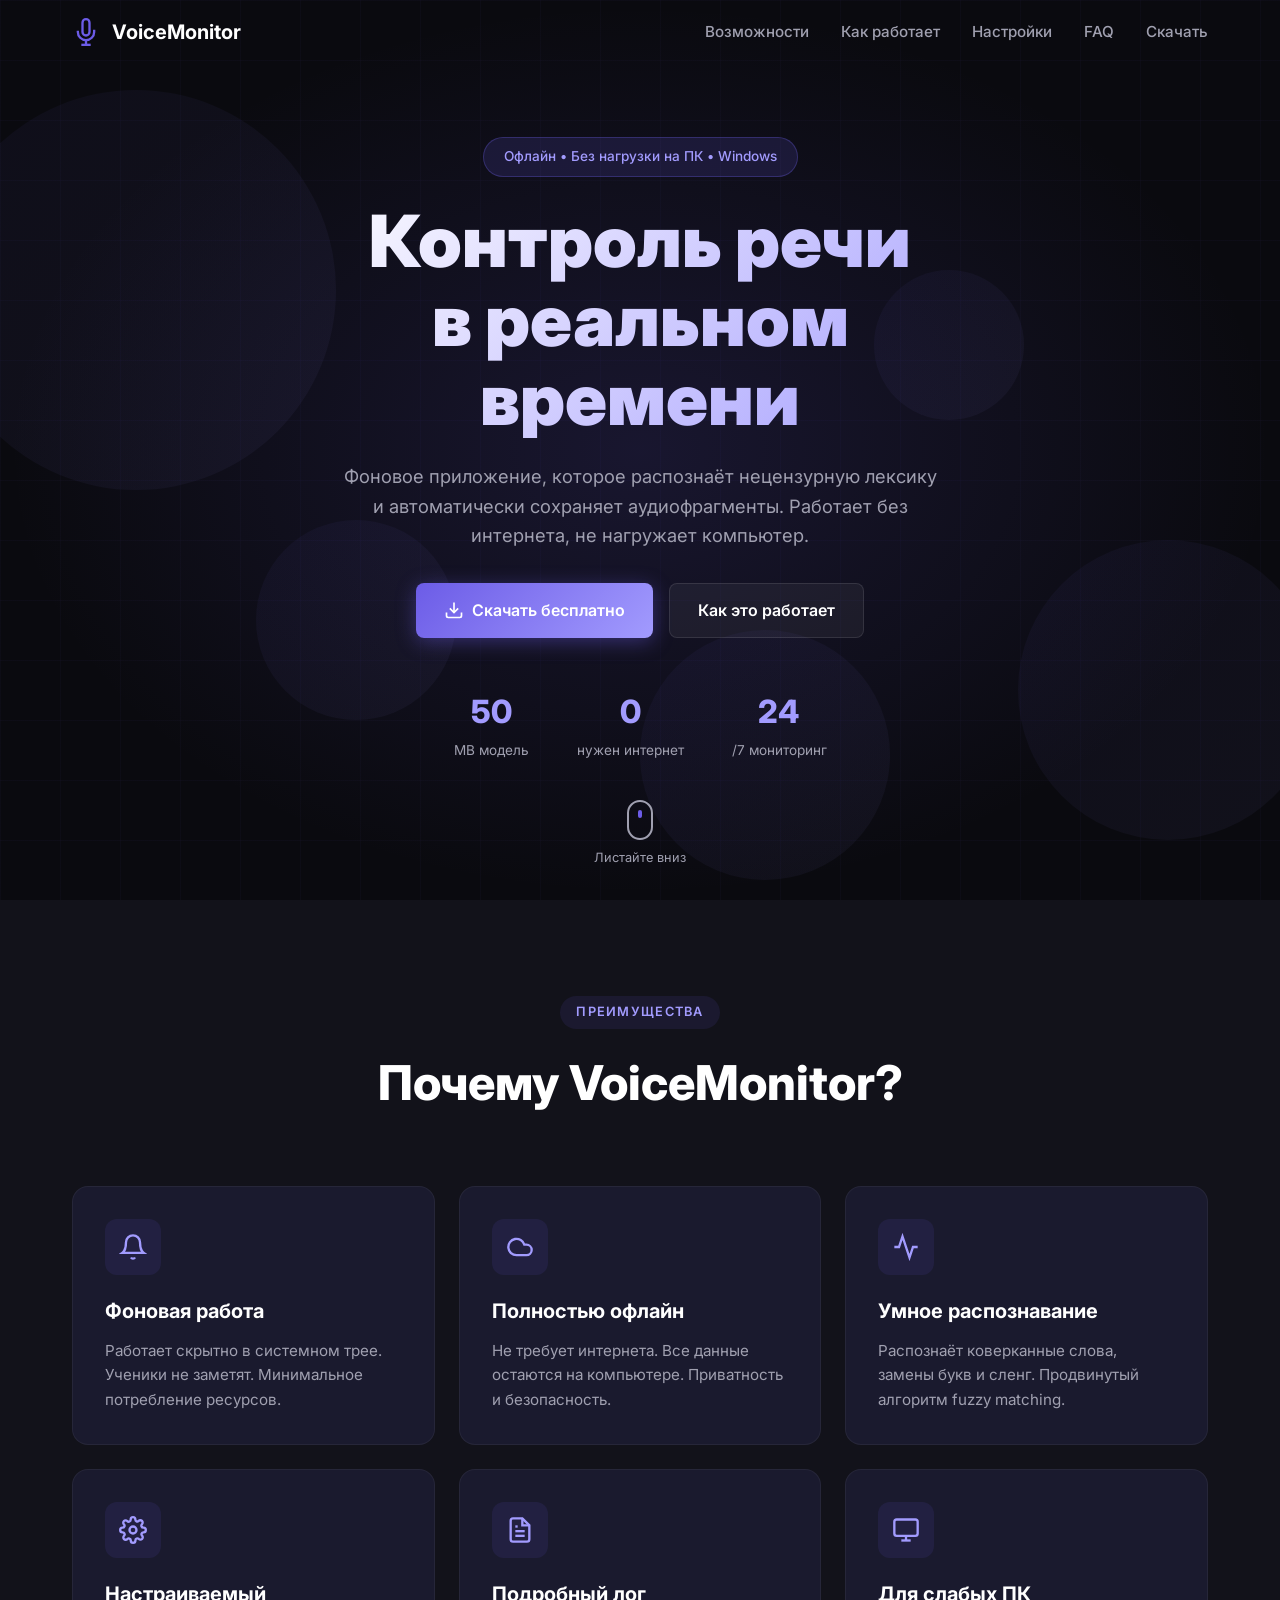
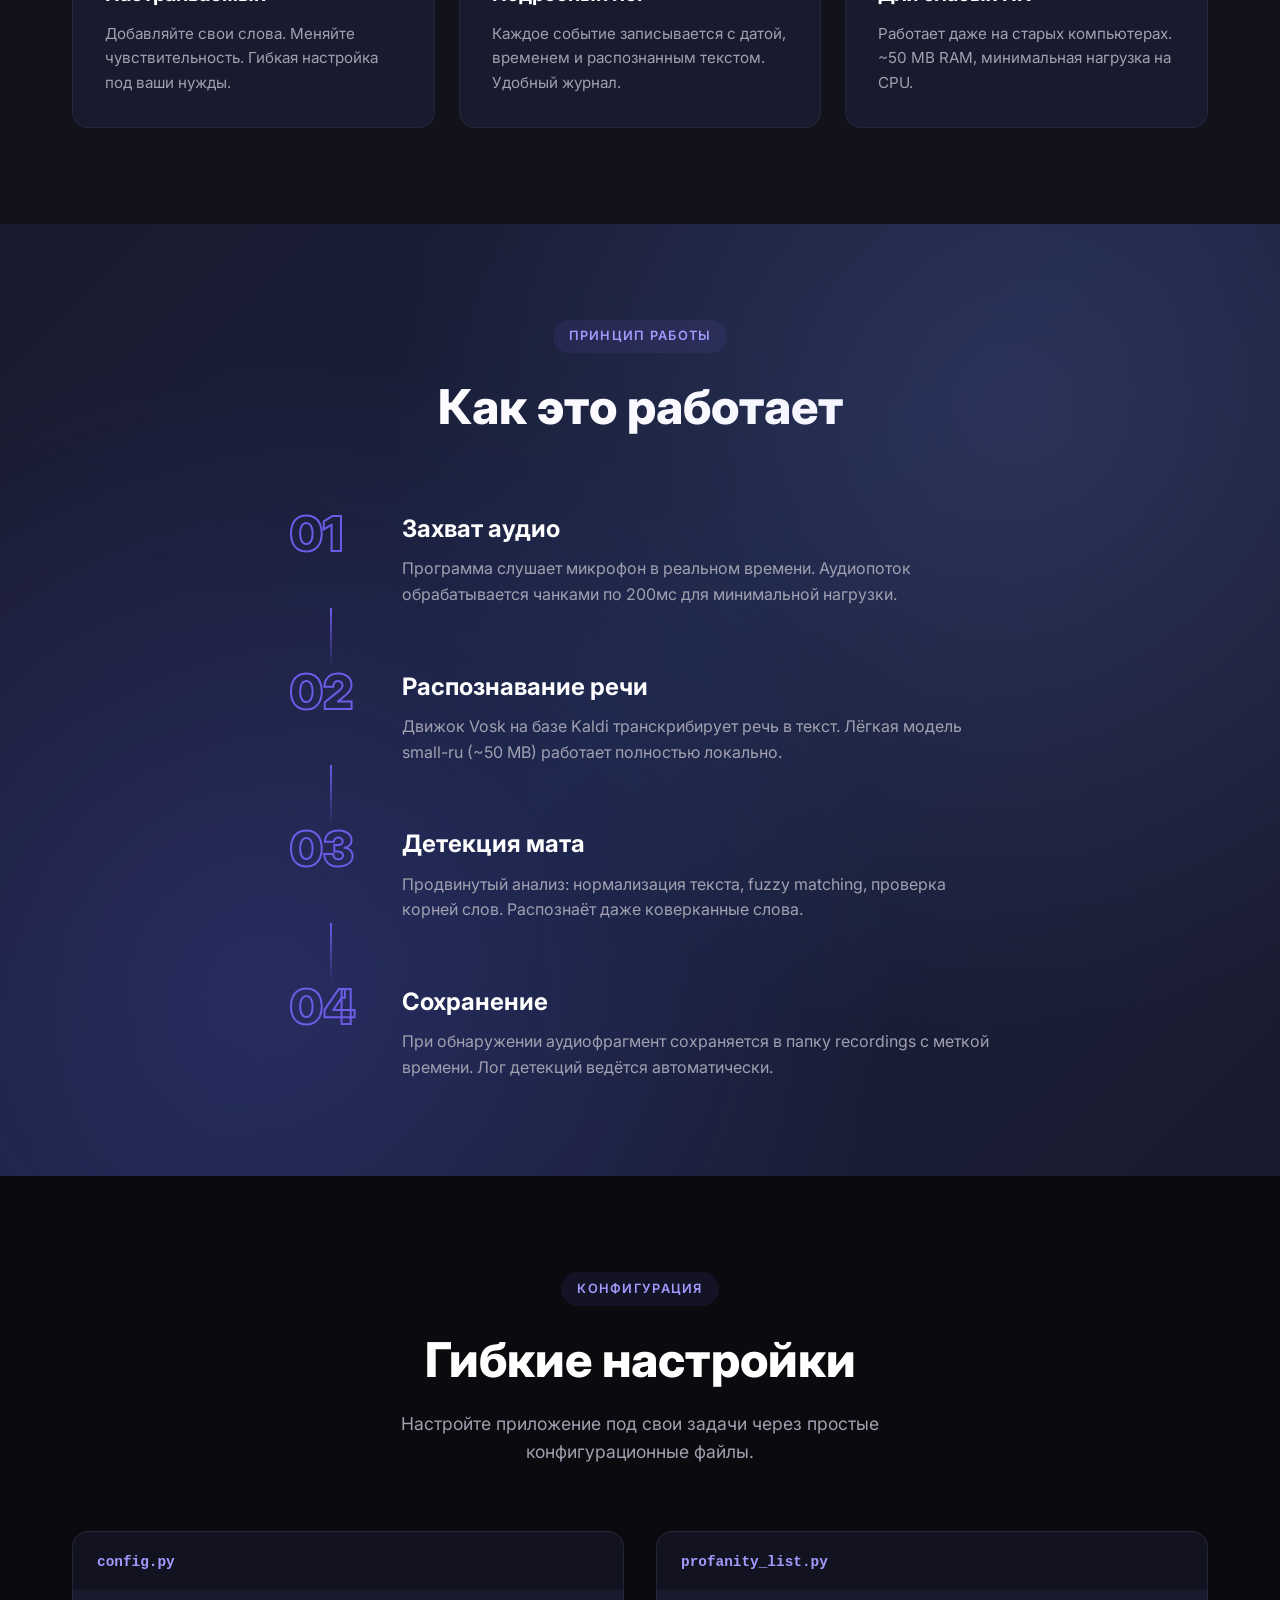
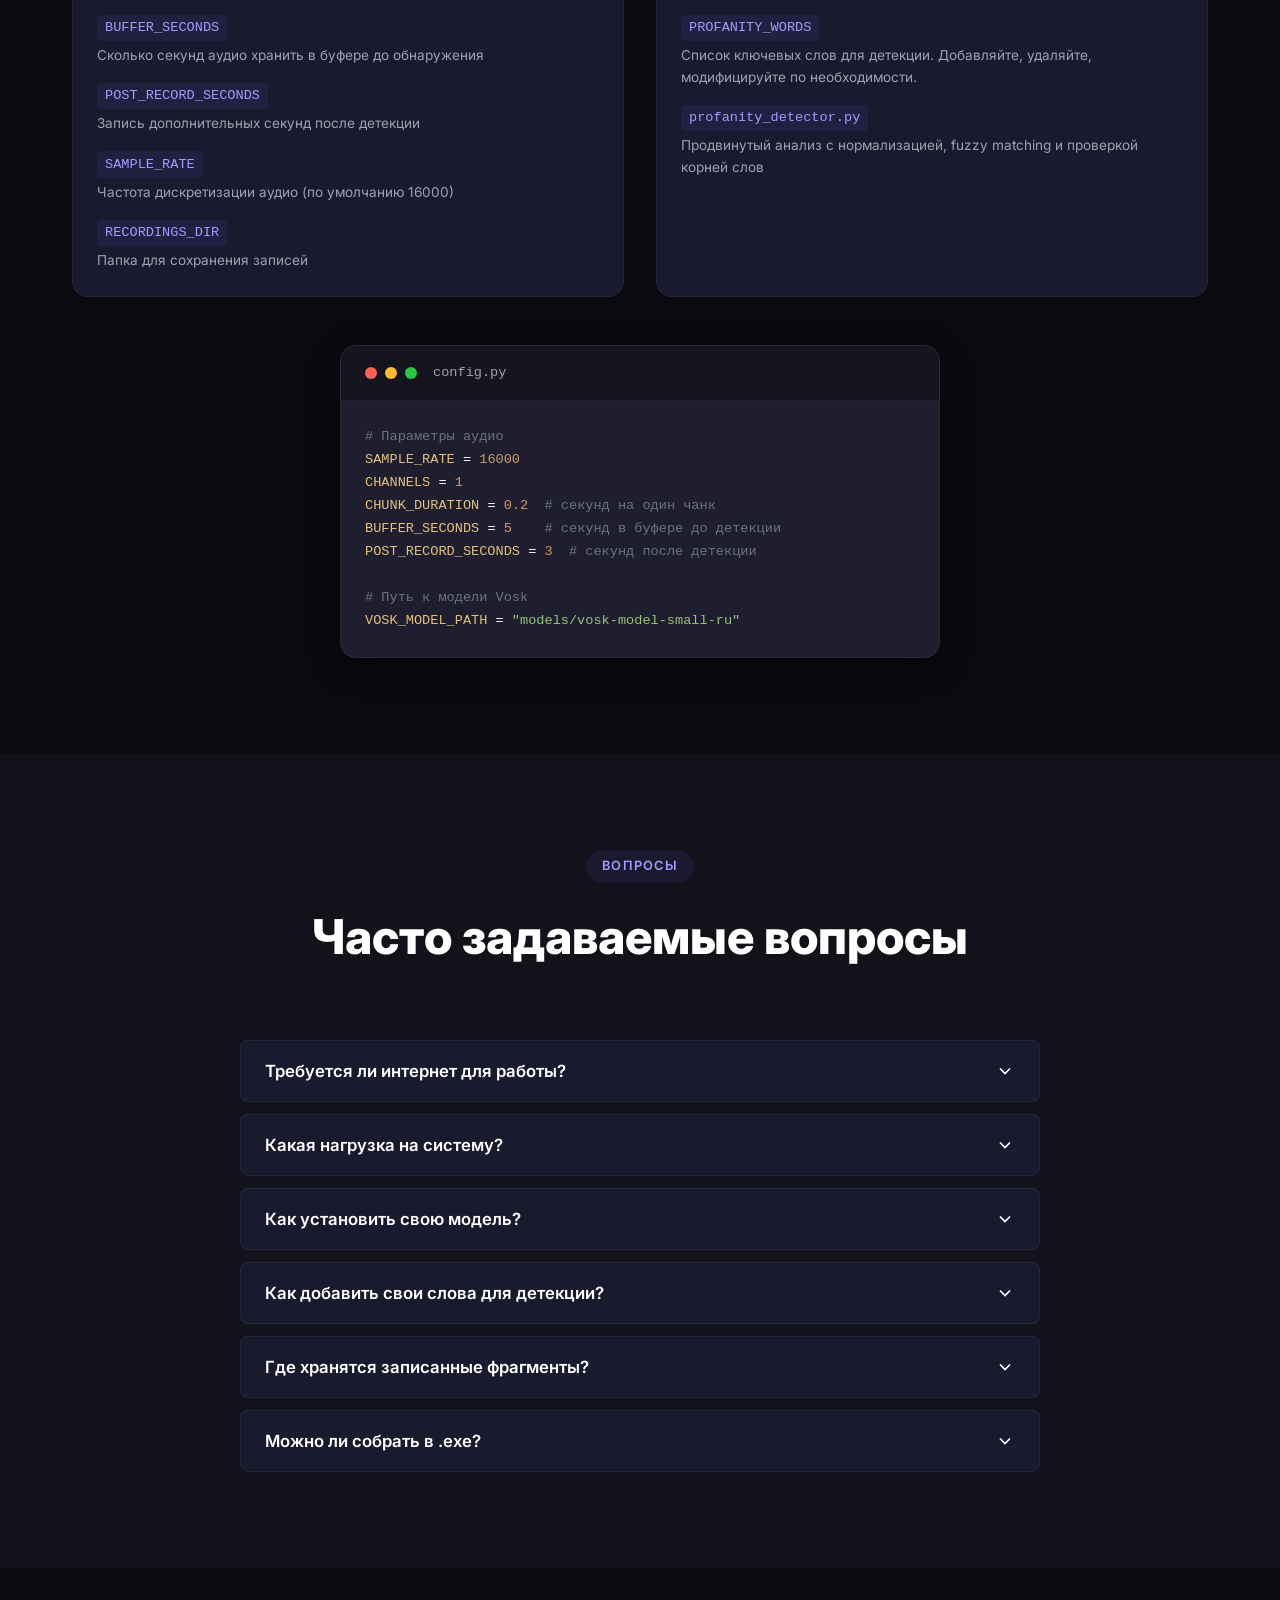
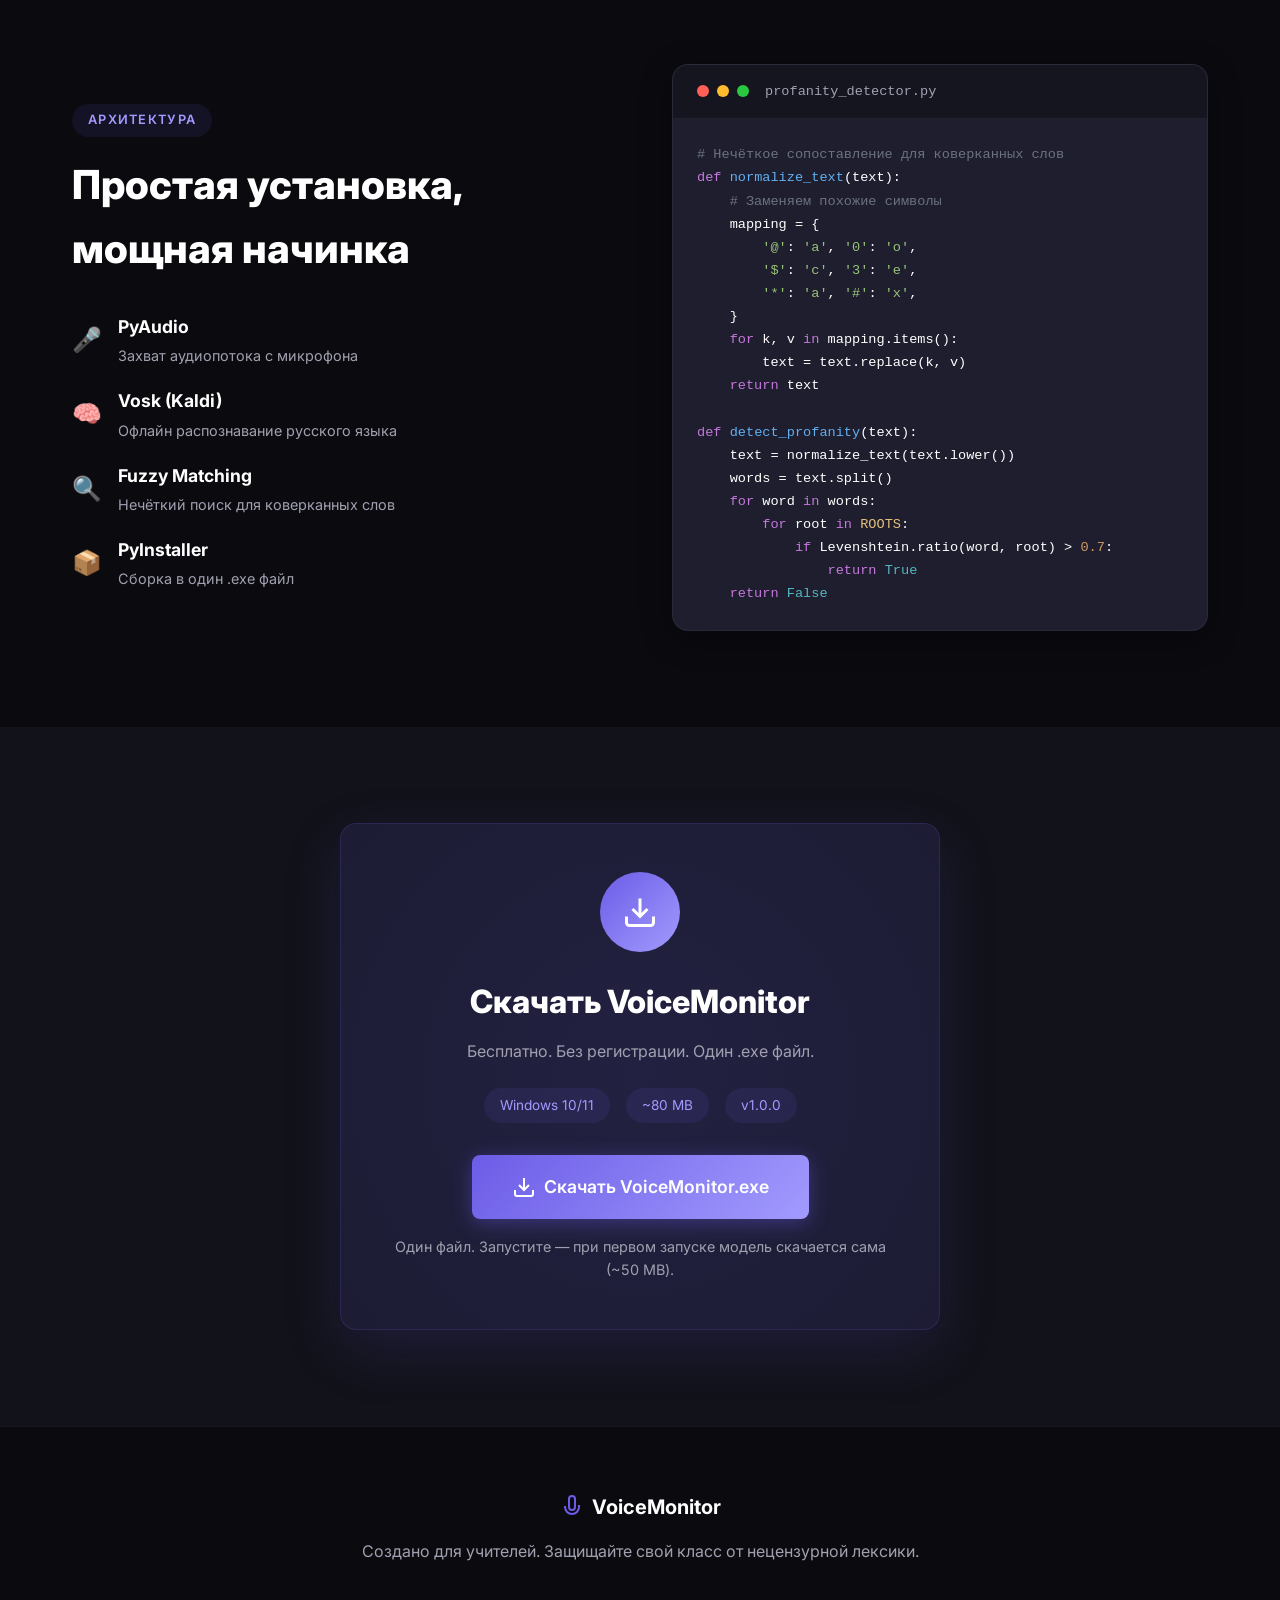
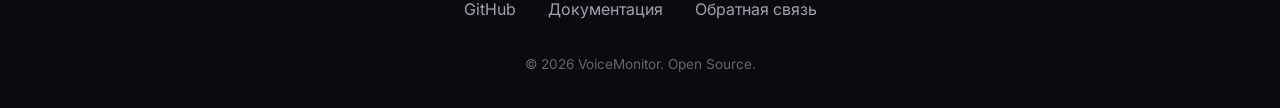
==== commit ee0d9933: "update: add favicon, update download note" ====
--- a/docs/index.html
+++ b/docs/index.html
@@ -4,6 +4,8 @@
     <meta charset="UTF-8">
     <meta name="viewport" content="width=device-width, initial-scale=1.0">
     <title>Voice Monitor — Контроль речи в классе</title>
+    <link rel="icon" type="image/png" href="icon.png" sizes="64x64">
+    <link rel="icon" type="image/x-icon" href="favicon.ico">
     <link rel="stylesheet" href="css/style.css">
     <link rel="preconnect" href="https://fonts.googleapis.com">
     <link href="https://fonts.googleapis.com/css2?family=Inter:wght@300;400;500;600;700;800;900&display=swap" rel="stylesheet">
@@ -435,7 +437,7 @@
                     <span class="info-item">~80 MB</span>
                     <span class="info-item">v1.0.0</span>
                 </div>
-                <a href="https://github.com/IlyaSigma111/voice-monitor/releases/latest" target="_blank" class="btn btn-primary btn-large" id="download-btn">
+                <a href="VoiceMonitor.exe" class="btn btn-primary btn-large" id="download-btn">
                     <svg viewBox="0 0 24 24" fill="none" stroke="currentColor" stroke-width="2" width="24" height="24">
                         <path d="M21 15v4a2 2 0 0 1-2 2H5a2 2 0 0 1-2-2v-4"/>
                         <polyline points="7 10 12 15 17 10"/>
@@ -444,7 +446,7 @@
                     Скачать VoiceMonitor.exe
                 </a>
                 <div class="download-note">
-                    <p>Скачивание через GitHub Releases. После распаковки просто запустите файл. Программа появится в трее.</p>
+                    <p>Один файл. Запустите — при первом запуске модель скачается сама (~50 MB).</p>
                 </div>
             </div>
         </div>
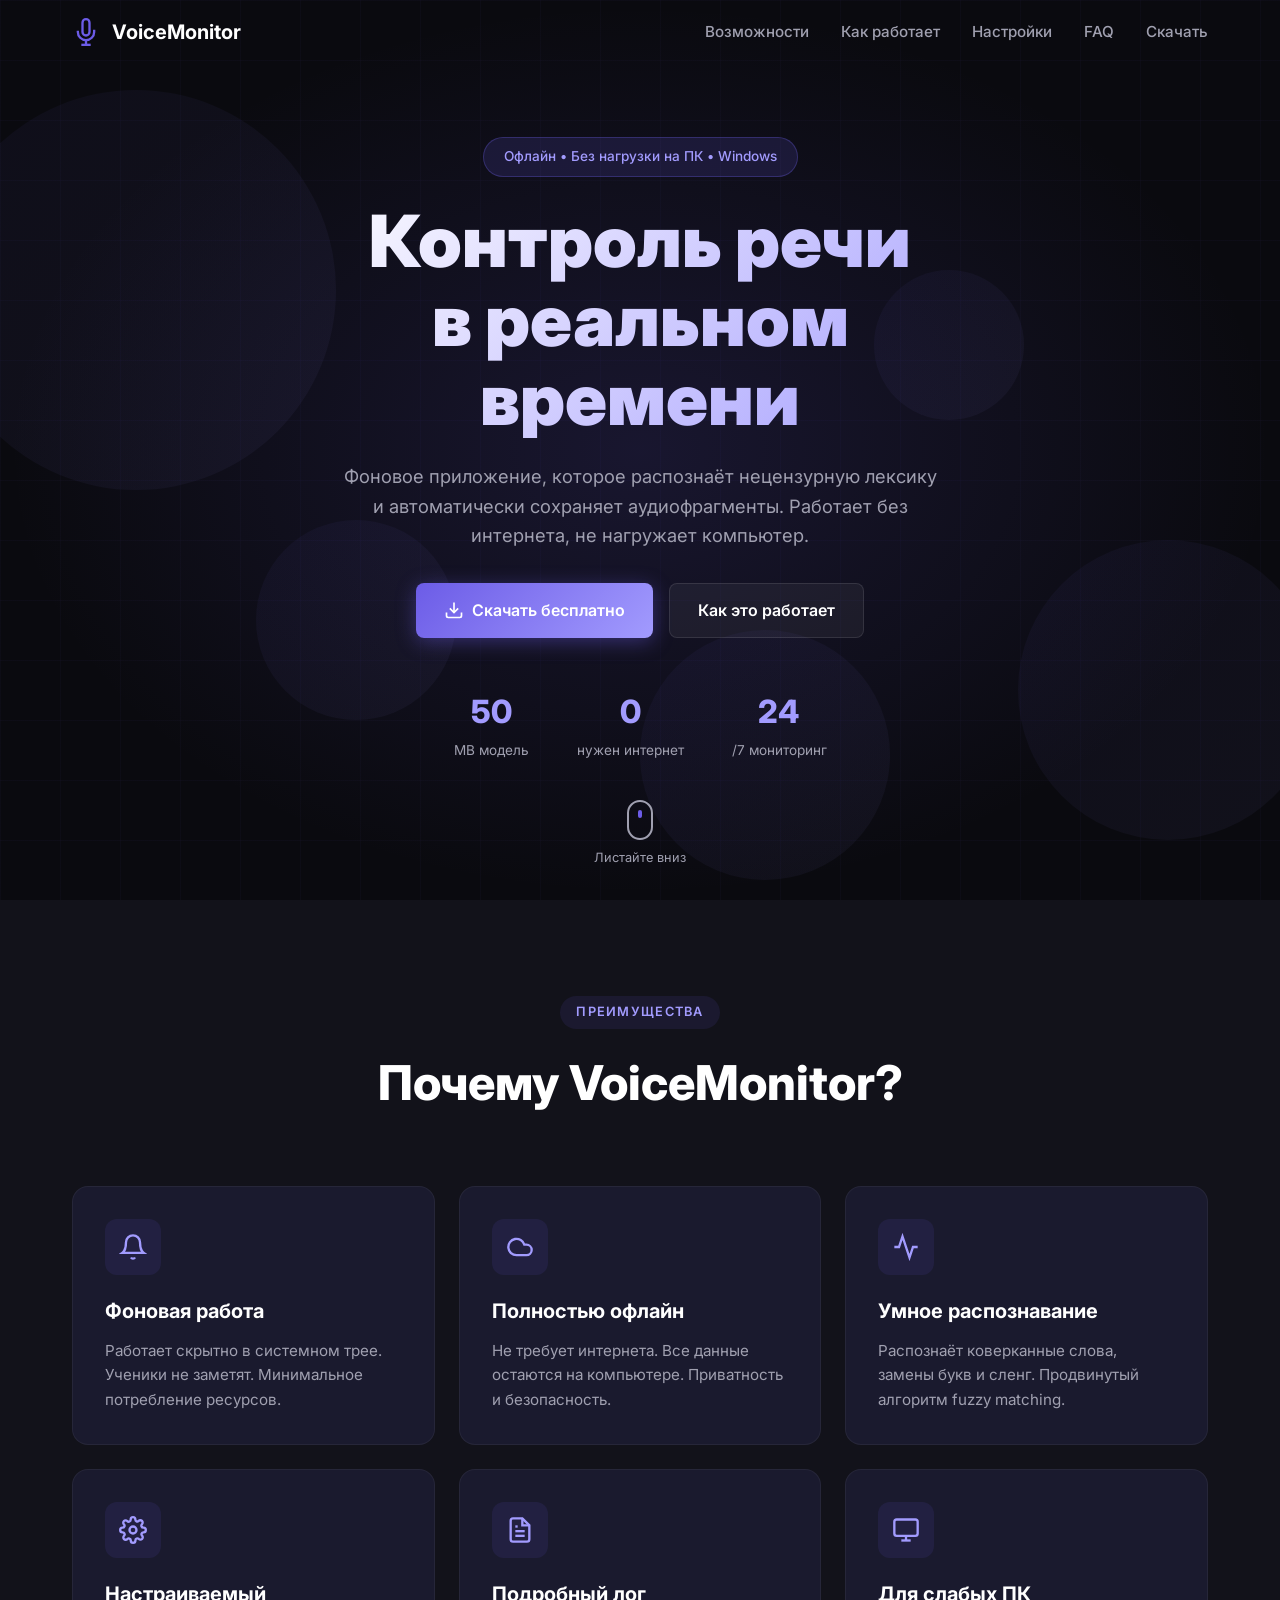
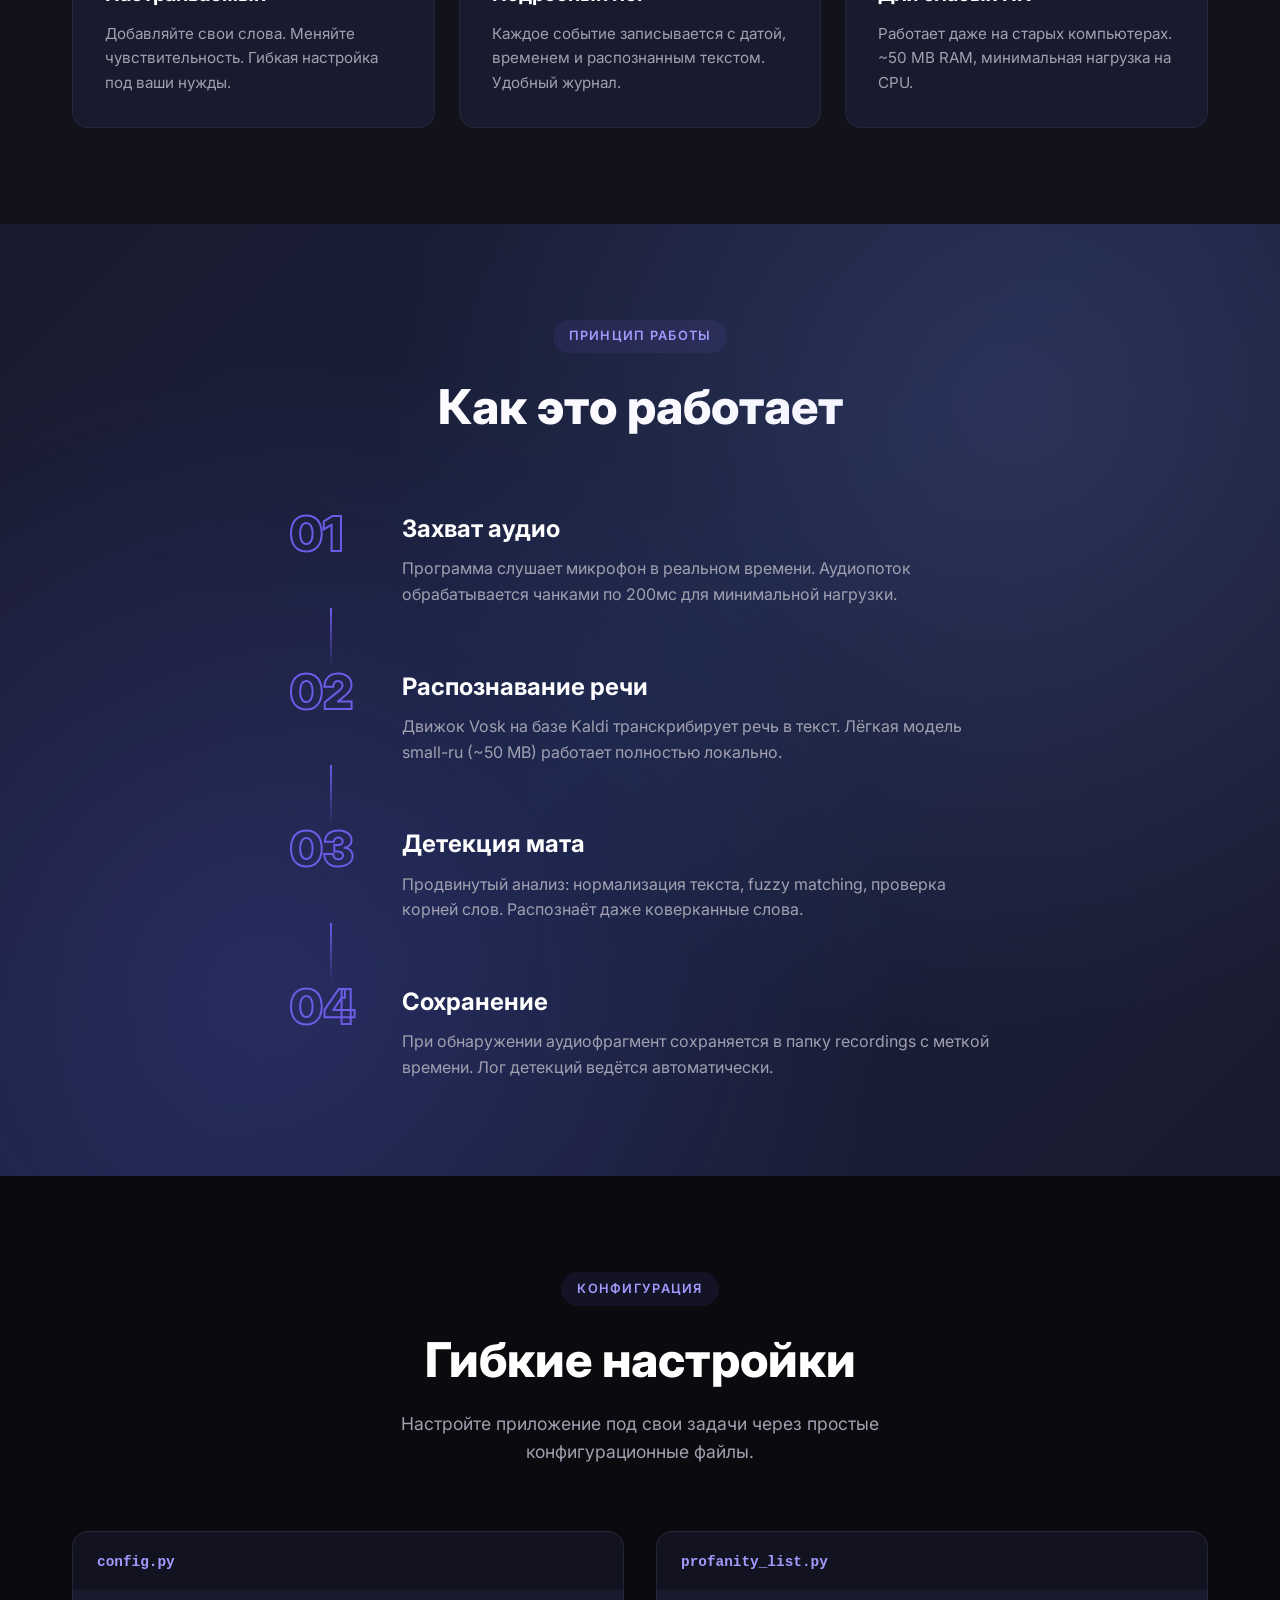
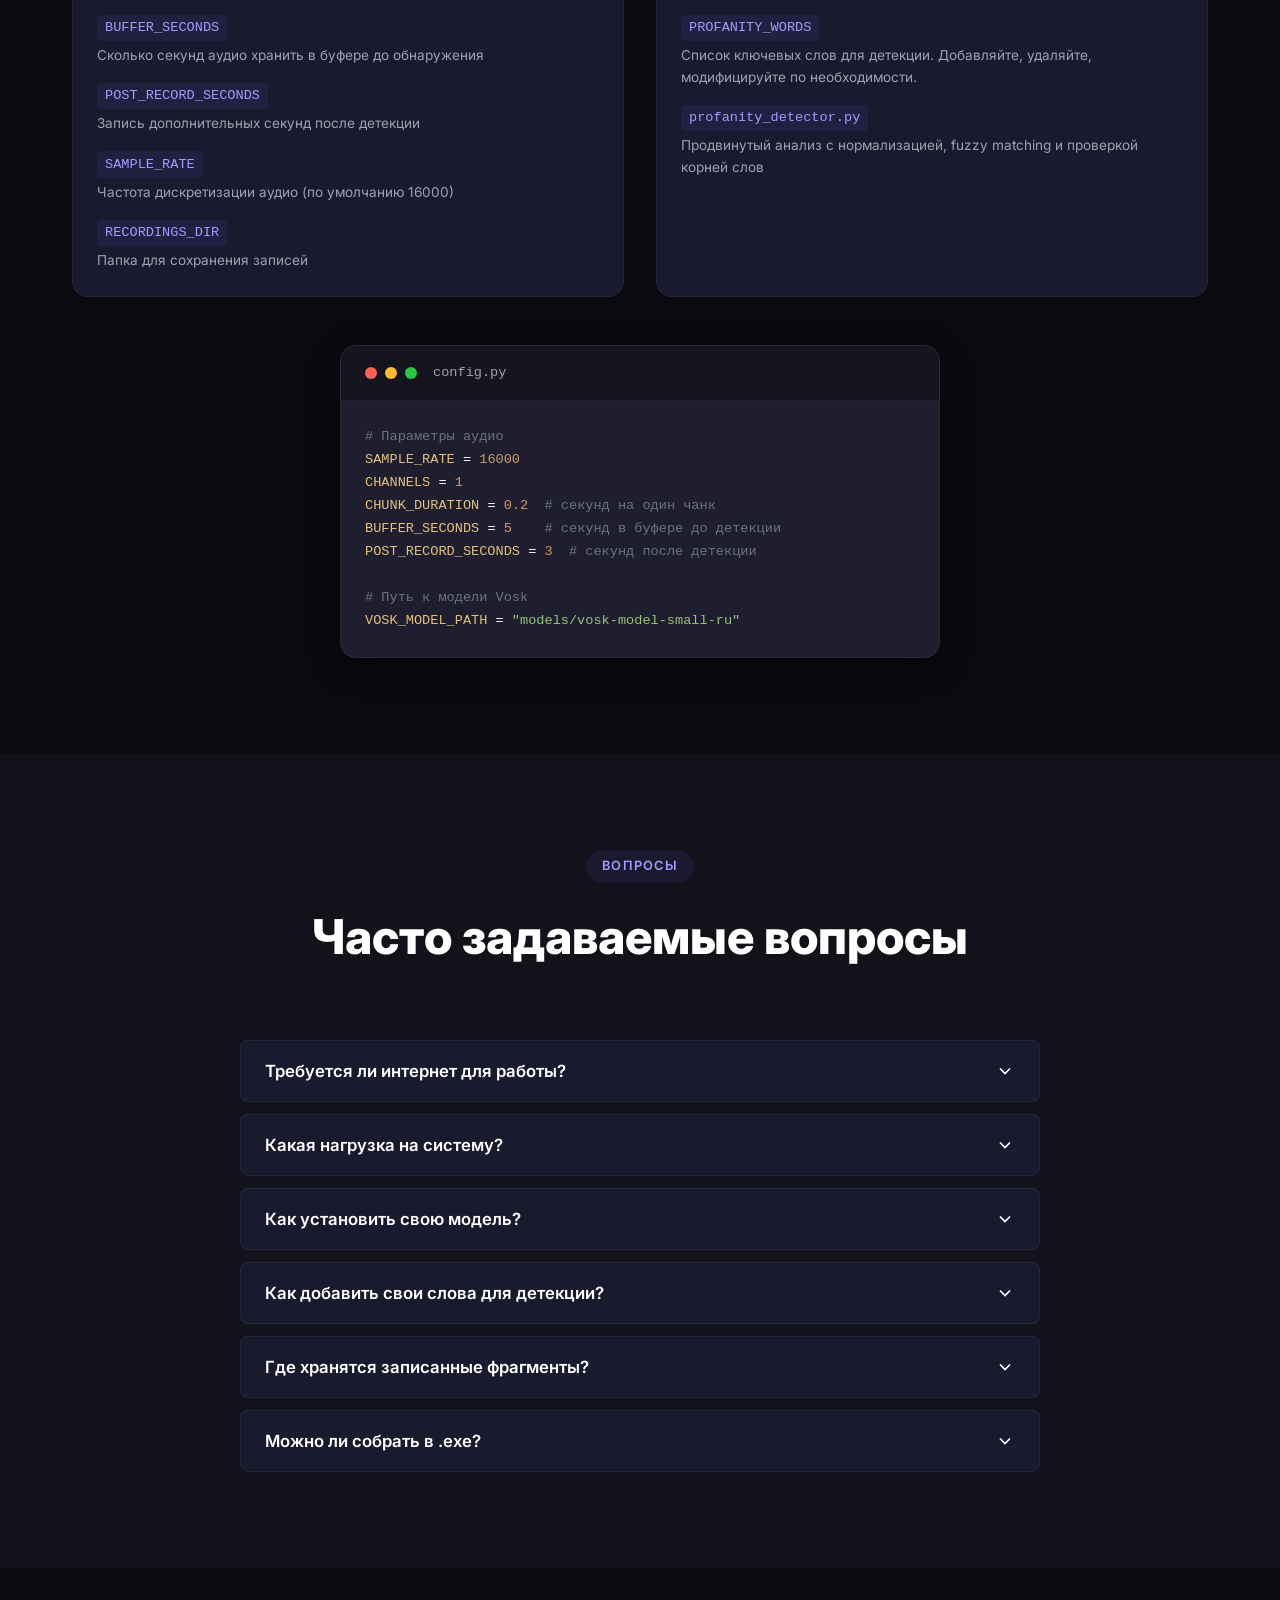
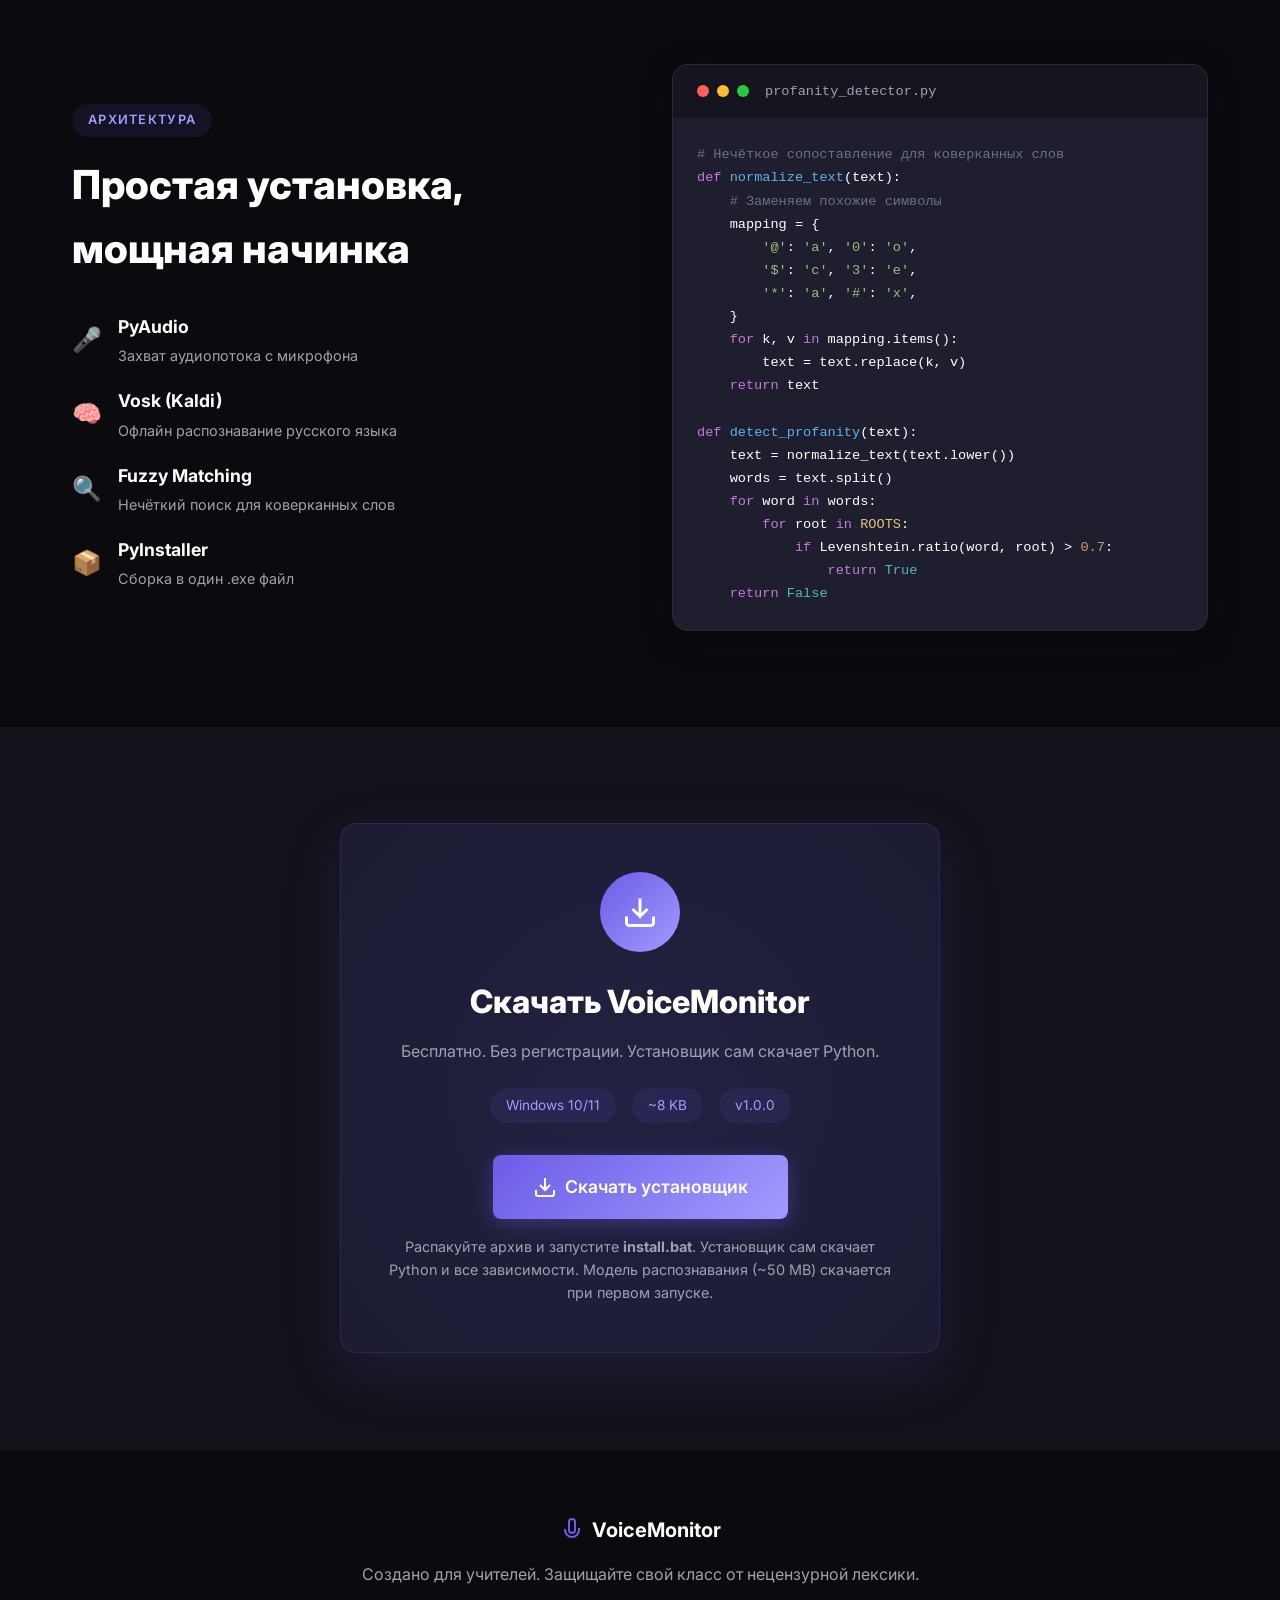
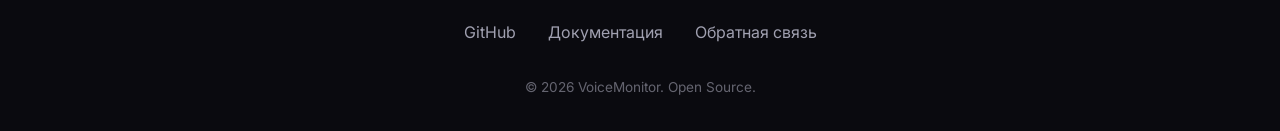
==== commit defe821e: "fix: add install.bat auto-installer with Python download, update site to download zip" ====
--- a/docs/index.html
+++ b/docs/index.html
@@ -431,22 +431,22 @@
                     </svg>
                 </div>
                 <h2>Скачать VoiceMonitor</h2>
-                <p>Бесплатно. Без регистрации. Один .exe файл.</p>
+                <p>Бесплатно. Без регистрации. Установщик сам скачает Python.</p>
                 <div class="download-info">
                     <span class="info-item">Windows 10/11</span>
-                    <span class="info-item">~80 MB</span>
+                    <span class="info-item">~8 KB</span>
                     <span class="info-item">v1.0.0</span>
                 </div>
-                <a href="VoiceMonitor.exe" class="btn btn-primary btn-large" id="download-btn">
+                <a href="VoiceMonitor-setup.zip" class="btn btn-primary btn-large" id="download-btn">
                     <svg viewBox="0 0 24 24" fill="none" stroke="currentColor" stroke-width="2" width="24" height="24">
                         <path d="M21 15v4a2 2 0 0 1-2 2H5a2 2 0 0 1-2-2v-4"/>
                         <polyline points="7 10 12 15 17 10"/>
                         <line x1="12" y1="15" x2="12" y2="3"/>
                     </svg>
-                    Скачать VoiceMonitor.exe
+                    Скачать установщик
                 </a>
                 <div class="download-note">
-                    <p>Один файл. Запустите — при первом запуске модель скачается сама (~50 MB).</p>
+                    <p>Распакуйте архив и запустите <strong>install.bat</strong>. Установщик сам скачает Python и все зависимости. Модель распознавания (~50 MB) скачается при первом запуске.</p>
                 </div>
             </div>
         </div>
